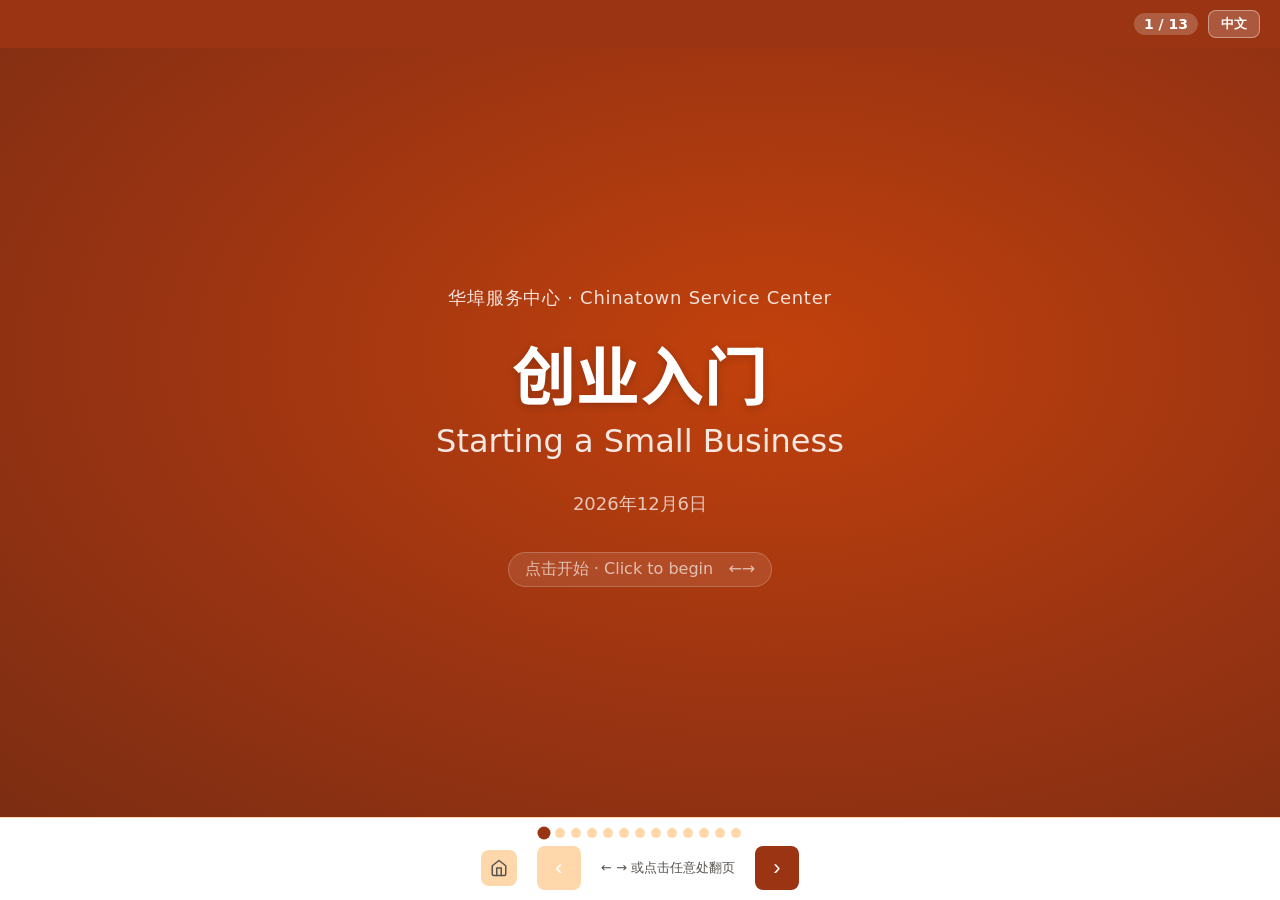
==== index.html @ 82545a5d "Initial commit — Starting a Small Business workshop (W24) Bilingual 13-slide deck + resources page f" ====
<!DOCTYPE html>
<html lang="zh-CN">
<head>
  <meta charset="UTF-8">
  <meta name="viewport" content="width=device-width, initial-scale=1.0">
  <title>创业入门工作坊 · Starting a Small Business Workshop</title>
  <meta name="description" content="Bilingual small business start-up workshop for Chinese immigrants in LA — California registration, LA County permits, taxes, customers, and free help. Chinatown Service Center.">
  <link rel="canonical" href="https://small-business-workshop.pages.dev/">
  <meta property="og:title" content="创业入门工作坊 · Starting a Small Business Workshop">
  <meta property="og:description" content="Bilingual workshop on starting a small business in Los Angeles — DBA / LLC, taxes, bookkeeping, marketing, and free LA mentors.">
  <meta property="og:type" content="website">
  <meta property="og:url" content="https://small-business-workshop.pages.dev/">
  <meta property="og:image" content="https://small-business-workshop.pages.dev/og-image.jpg">
  <meta property="og:image:width" content="1200">
  <meta property="og:image:height" content="630">
  <meta property="og:image:alt" content="创业入门 · Starting a Small Business — Chinatown Service Center">
  <meta name="twitter:card" content="summary_large_image">
  <meta name="twitter:title" content="创业入门工作坊 · Starting a Small Business Workshop">
  <meta name="twitter:description" content="Bilingual workshop on starting a small business in LA — registration, taxes, customers, and free help.">
  <meta name="twitter:image" content="https://small-business-workshop.pages.dev/og-image.jpg">
  <link rel="icon" href="data:image/svg+xml,<svg xmlns='http://www.w3.org/2000/svg' viewBox='0 0 100 100'><text y='.9em' font-size='90'>🏪</text></svg>">
  <link rel="apple-touch-icon" href="/og-image.jpg">
  <link rel="preconnect" href="https://fonts.googleapis.com">
  <link rel="preconnect" href="https://fonts.gstatic.com" crossorigin>
  <link rel="stylesheet" href="https://fonts.googleapis.com/css2?family=Noto+Sans+SC:wght@400;500;700&display=swap">
  <link rel="stylesheet" href="styles.css">
</head>
<body class="zh">
<a class="skip-to-main" href="#slidesArea">跳至主内容 · Skip to main content</a>
<noscript><p class="noscript-msg">此演示需要启用 JavaScript · This presentation requires JavaScript.</p></noscript>

<!-- ── Header ──────────────────────────────────────────── -->
<header class="slide-header">
  <span class="section-label" id="sectionLabel"></span>
  <div class="header-right">
    <span class="slide-counter" id="slideCounter" aria-live="polite" aria-atomic="true">1 / 13</span>
    <button class="lang-toggle" id="langToggle" data-action="toggle-lang" aria-label="切换语言 · Toggle language">中文</button>
  </div>
</header>

<!-- ── Slides ──────────────────────────────────────────── -->
<main class="slides-area" id="slidesArea" aria-label="Workshop slides" role="main">

  <!-- ── Slide 1: Title ────────────────────────────────── -->
  <section class="slide slide-centered title-slide active" id="slide-1">
    <div class="slide-inner">
      <div class="csc-name">华埠服务中心 · Chinatown Service Center</div>
      <h1 class="main-title">创业入门</h1>
      <div class="main-subtitle">Starting a Small Business</div>
      <div class="date-line" id="dateLine"></div>
      <span class="start-hint">点击开始 · Click to begin &nbsp; ←→</span>
    </div>
  </section>

  <!-- ── Slide 2: Agenda ───────────────────────────────── -->
  <section class="slide slide-centered" id="slide-2">
    <div class="slide-inner">
      <div class="topic-badge">今天学什么 · Today's Agenda</div>
      <h2 class="zh-headline">
        <span class="zh">三大主题</span>
        <span class="en">Three Key Topics</span>
      </h2>
      <div class="en-subtitle">
        <span class="zh">注册 · 财务 · 客户 — 30 分钟</span>
        <span class="en">Register · Money · Customers — 30 minutes</span>
      </div>
      <div class="agenda-grid">
        <div class="agenda-card">
          <svg class="agenda-icon" aria-hidden="true" xmlns="http://www.w3.org/2000/svg" width="40" height="40" viewBox="0 0 24 24" fill="none" stroke="currentColor" stroke-width="1.5" stroke-linecap="round" stroke-linejoin="round"><path d="M14 2H6a2 2 0 0 0-2 2v16a2 2 0 0 0 2 2h12a2 2 0 0 0 2-2V8z"/><polyline points="14 2 14 8 20 8"/><line x1="9" x2="15" y1="13" y2="13"/><line x1="9" x2="15" y1="17" y2="17"/></svg>
          <div class="agenda-num">①</div>
          <div class="agenda-zh">
            <span class="zh">注册</span>
            <span class="en">Register</span>
          </div>
          <div class="agenda-en">
            <span class="zh">DBA · EIN · 营业执照</span>
            <span class="en">DBA · EIN · Business Licenses</span>
          </div>
        </div>
        <div class="agenda-card">
          <svg class="agenda-icon" aria-hidden="true" xmlns="http://www.w3.org/2000/svg" width="40" height="40" viewBox="0 0 24 24" fill="none" stroke="currentColor" stroke-width="1.5" stroke-linecap="round" stroke-linejoin="round"><line x1="12" x2="12" y1="2" y2="22"/><path d="M17 5H9.5a3.5 3.5 0 0 0 0 7h5a3.5 3.5 0 0 1 0 7H6"/></svg>
          <div class="agenda-num">②</div>
          <div class="agenda-zh">
            <span class="zh">财务</span>
            <span class="en">Money</span>
          </div>
          <div class="agenda-en">
            <span class="zh">记账 · 报税 · 自雇税</span>
            <span class="en">Bookkeeping · Taxes · SE Tax</span>
          </div>
        </div>
        <div class="agenda-card">
          <svg class="agenda-icon" aria-hidden="true" xmlns="http://www.w3.org/2000/svg" width="40" height="40" viewBox="0 0 24 24" fill="none" stroke="currentColor" stroke-width="1.5" stroke-linecap="round" stroke-linejoin="round"><path d="M16 21v-2a4 4 0 0 0-4-4H6a4 4 0 0 0-4 4v2"/><circle cx="9" cy="7" r="4"/><path d="M22 21v-2a4 4 0 0 0-3-3.87"/><path d="M16 3.13a4 4 0 0 1 0 7.75"/></svg>
          <div class="agenda-num">③</div>
          <div class="agenda-zh">
            <span class="zh">客户</span>
            <span class="en">Customers</span>
          </div>
          <div class="agenda-en">
            <span class="zh">微信 · 小红书 · 口碑</span>
            <span class="en">WeChat · RedNote · Word of mouth</span>
          </div>
        </div>
      </div>
    </div>
  </section>

  <!-- ── Slide 3: Is This Right for You? ─────────────────── -->
  <section class="slide" id="slide-3">
    <div class="slide-inner">
      <div class="topic-badge"><svg aria-hidden="true" xmlns="http://www.w3.org/2000/svg" width="16" height="16" viewBox="0 0 24 24" fill="none" stroke="currentColor" stroke-width="2" stroke-linecap="round" stroke-linejoin="round"><circle cx="12" cy="12" r="10"/><path d="M9.09 9a3 3 0 0 1 5.83 1c0 2-3 3-3 3"/><path d="M12 17h.01"/></svg> <span class="zh">先想清楚</span><span class="en">Think First</span></div>
      <h2 class="zh-headline">
        <span class="zh">创业适合您吗？</span>
        <span class="en">Is This Right for You?</span>
      </h2>
      <div class="en-subtitle">
        <span class="zh">老实说 — 自己当老板有好处，也有真实的代价</span>
        <span class="en">Honest talk — being your own boss has upsides, and real costs</span>
      </div>
      <div class="prosconsgrid">
        <div class="proscons-col proscons-pros">
          <h3><span class="zh">✓ 好处</span><span class="en">✓ The Upsides</span></h3>
          <ul class="proscons-list">
            <li>
              <div class="pc-zh"><span class="zh">自己做主</span><span class="en">Be your own boss</span></div>
              <div class="pc-en"><span class="zh">自己安排时间，不用看老板脸色</span><span class="en">Set your own schedule, no boss</span></div>
            </li>
            <li>
              <div class="pc-zh"><span class="zh">收入上不封顶</span><span class="en">No income ceiling</span></div>
              <div class="pc-en"><span class="zh">努力可以转化为更多收入</span><span class="en">Your effort directly grows your income</span></div>
            </li>
            <li>
              <div class="pc-zh"><span class="zh">不需要英语流利</span><span class="en">English not required</span></div>
              <div class="pc-en"><span class="zh">服务华人社区，中文也能做生意</span><span class="en">Serve Chinese community in your own language</span></div>
            </li>
            <li>
              <div class="pc-zh"><span class="zh">家人可以一起做</span><span class="en">Family can join</span></div>
              <div class="pc-en"><span class="zh">夫妻店、家庭餐馆很常见</span><span class="en">Family-run shops are common</span></div>
            </li>
          </ul>
        </div>
        <div class="proscons-col proscons-cons">
          <h3><span class="zh">⚠️ 真实的代价</span><span class="en">⚠️ Real Tradeoffs</span></h3>
          <ul class="proscons-list">
            <li>
              <div class="pc-zh"><span class="zh">收入起伏不定</span><span class="en">Income goes up and down</span></div>
              <div class="pc-en"><span class="zh">头一两年常常没工资 — 全靠存款</span><span class="en">First 1–2 years often no paycheck — live on savings</span></div>
            </li>
            <li>
              <div class="pc-zh"><span class="zh">没有福利</span><span class="en">No employee benefits</span></div>
              <div class="pc-en"><span class="zh">医疗保险、退休、带薪假期 — 全部自己掏钱</span><span class="en">Health insurance, retirement, vacation — all out of pocket</span></div>
            </li>
            <li>
              <div class="pc-zh"><span class="zh">早起晚归</span><span class="en">Long hours</span></div>
              <div class="pc-en"><span class="zh">每周 60–80 小时很常见 — 周末也得开</span><span class="en">60–80 hour weeks common — weekends too</span></div>
            </li>
            <li>
              <div class="pc-zh"><span class="zh">失败率高</span><span class="en">Many businesses fail</span></div>
              <div class="pc-en"><span class="zh">约一半生意撑不过 5 年 — 别拿房子抵押</span><span class="en">~50% close within 5 years — don't mortgage your home</span></div>
            </li>
          </ul>
        </div>
      </div>
      <div class="tax-rule">
        <div class="tax-rule-zh"><span class="zh">💡 小建议：先在原工作上「兼职试水」 6–12 个月，再决定要不要全职做。</span><span class="en">💡 Tip: Test your business as a side hustle for 6–12 months before going full-time.</span></div>
      </div>
    </div>
  </section>

  <!-- ── Slide 4: Common Business Types in Chinese Community ─── -->
  <section class="slide" id="slide-4">
    <div class="slide-inner">
      <div class="topic-badge"><svg aria-hidden="true" xmlns="http://www.w3.org/2000/svg" width="16" height="16" viewBox="0 0 24 24" fill="none" stroke="currentColor" stroke-width="2" stroke-linecap="round" stroke-linejoin="round"><path d="M3 9h18l-2 9H5z"/><path d="M3 9V6a2 2 0 0 1 2-2h14a2 2 0 0 1 2 2v3"/></svg> <span class="zh">行业概览</span><span class="en">Industry Overview</span></div>
      <h2 class="zh-headline">
        <span class="zh">华人社区常见小生意</span>
        <span class="en">Common Small Businesses in the Chinese Community</span>
      </h2>
      <div class="en-subtitle">
        <span class="zh">这些是华人新移民最常做的几种小生意</span>
        <span class="en">These are the most common small businesses among Chinese immigrants</span>
      </div>
      <div class="type-grid">
        <div class="type-card">
          <svg class="type-icon" aria-hidden="true" xmlns="http://www.w3.org/2000/svg" width="32" height="32" viewBox="0 0 24 24" fill="none" stroke="currentColor" stroke-width="1.5" stroke-linecap="round" stroke-linejoin="round"><path d="M3 11v3a1 1 0 0 0 1 1h16a1 1 0 0 0 1-1v-3"/><path d="M12 19H4a1 1 0 0 1-1-1v-2a1 1 0 0 1 1-1h16a1 1 0 0 1 1 1v2a1 1 0 0 1-1 1h-3.83"/><path d="M4 11V8a2 2 0 0 1 2-2"/><path d="M18 6a2 2 0 0 1 2 2v3"/><path d="m9 6 1-4h4l1 4"/></svg>
          <div class="type-name-zh"><span class="zh">中餐馆 · 奶茶 · 快餐</span><span class="en">Restaurant · Boba · Takeout</span></div>
          <div class="type-name-en"><span class="zh">投入 $80K–250K · 高失败率</span><span class="en">$80K–250K to open · high failure rate</span></div>
          <div class="type-desc"><span class="zh">华人最熟悉的生意，但租金、人工、食材成本都高，要做好 1–2 年不赚钱的准备。</span><span class="en">Most familiar but high cost — rent, labor, food. Plan for 1–2 years of no profit.</span></div>
        </div>
        <div class="type-card">
          <svg class="type-icon" aria-hidden="true" xmlns="http://www.w3.org/2000/svg" width="32" height="32" viewBox="0 0 24 24" fill="none" stroke="currentColor" stroke-width="1.5" stroke-linecap="round" stroke-linejoin="round"><path d="M3 21h18"/><path d="M5 21V7l8-4v18"/><path d="M19 21V11l-6-4"/></svg>
          <div class="type-name-zh"><span class="zh">家庭/办公室清洁</span><span class="en">House / Office Cleaning</span></div>
          <div class="type-name-en"><span class="zh">投入低于 $5,000 · 入门容易</span><span class="en">Under $5,000 startup · easy to start</span></div>
          <div class="type-desc"><span class="zh">设备简单，单干起步。每户每次 $80–200。靠口碑接客。</span><span class="en">Simple supplies, work solo to start. $80–200 per home. Grow via word-of-mouth.</span></div>
        </div>
        <div class="type-card">
          <svg class="type-icon" aria-hidden="true" xmlns="http://www.w3.org/2000/svg" width="32" height="32" viewBox="0 0 24 24" fill="none" stroke="currentColor" stroke-width="1.5" stroke-linecap="round" stroke-linejoin="round"><path d="M12 2a3 3 0 0 0-3 3v7a3 3 0 0 0 6 0V5a3 3 0 0 0-3-3z"/><path d="M19 9h2a2 2 0 0 1 2 2v0a2 2 0 0 1-2 2h-2v3a3 3 0 0 1-3 3h-8a3 3 0 0 1-3-3v-3H3a2 2 0 0 1-2-2v0a2 2 0 0 1 2-2h2"/></svg>
          <div class="type-name-zh"><span class="zh">美甲 · 美发 · 按摩</span><span class="en">Nails · Hair · Massage</span></div>
          <div class="type-name-en"><span class="zh">投入 $10K–50K · 需要执照</span><span class="en">$10K–50K · license required</span></div>
          <div class="type-desc"><span class="zh">需要加州 Board 执照（中文考试可用）。租店面 + 设备 + 牌照费。</span><span class="en">CA Board license required (Chinese exam available). Storefront + equipment + permit fees.</span></div>
        </div>
        <div class="type-card">
          <svg class="type-icon" aria-hidden="true" xmlns="http://www.w3.org/2000/svg" width="32" height="32" viewBox="0 0 24 24" fill="none" stroke="currentColor" stroke-width="1.5" stroke-linecap="round" stroke-linejoin="round"><path d="M9 11H5a2 2 0 0 0-2 2v7h6"/><path d="M15 11h4a2 2 0 0 1 2 2v7h-6"/><path d="M9 20V8a2 2 0 0 1 2-2h2a2 2 0 0 1 2 2v12"/><line x1="12" x2="12" y1="11" y2="14"/></svg>
          <div class="type-name-zh"><span class="zh">记账 · 报税 · 翻译</span><span class="en">Bookkeeping · Tax · Translation</span></div>
          <div class="type-name-en"><span class="zh">投入低于 $3,000 · 在家可做</span><span class="en">Under $3,000 · home-based OK</span></div>
          <div class="type-desc"><span class="zh">服务华人家庭和小生意。报税季节（1–4 月）最旺。报税员可考 CRTP 资格证。</span><span class="en">Serve Chinese families &amp; small shops. Busiest Jan–Apr. Get CRTP if doing taxes.</span></div>
        </div>
        <div class="type-card">
          <svg class="type-icon" aria-hidden="true" xmlns="http://www.w3.org/2000/svg" width="32" height="32" viewBox="0 0 24 24" fill="none" stroke="currentColor" stroke-width="1.5" stroke-linecap="round" stroke-linejoin="round"><rect width="20" height="14" x="2" y="7" rx="2"/><path d="M16 21V5a2 2 0 0 0-2-2h-4a2 2 0 0 0-2 2v16"/></svg>
          <div class="type-name-zh"><span class="zh">网店 · 代购 · 进出口</span><span class="en">Online Retail · Daigou · Import</span></div>
          <div class="type-name-en"><span class="zh">投入 $2K–20K · 时间灵活</span><span class="en">$2K–20K · flexible hours</span></div>
          <div class="type-desc"><span class="zh">eBay、Amazon、微信卖中国商品；代购国外商品给中国客户。需要 Seller's Permit。</span><span class="en">Sell on eBay, Amazon, WeChat. Need Seller's Permit if selling goods.</span></div>
        </div>
        <div class="type-card">
          <svg class="type-icon" aria-hidden="true" xmlns="http://www.w3.org/2000/svg" width="32" height="32" viewBox="0 0 24 24" fill="none" stroke="currentColor" stroke-width="1.5" stroke-linecap="round" stroke-linejoin="round"><path d="M3 9h18"/><path d="M9 21V9"/><path d="M3 4h18v5H3z"/><path d="M3 9v11a1 1 0 0 0 1 1h16a1 1 0 0 0 1-1V9"/></svg>
          <div class="type-name-zh"><span class="zh">小店铺 · 杂货 · 礼品</span><span class="en">Small Retail · Grocery · Gifts</span></div>
          <div class="type-name-en"><span class="zh">投入 $30K–100K · 租金高</span><span class="en">$30K–100K · high rent</span></div>
          <div class="type-desc"><span class="zh">需要 Seller's Permit + 营业执照 + 库存资金。地点和租金是关键。</span><span class="en">Seller's Permit + business license + inventory. Location &amp; rent are the keys.</span></div>
        </div>
      </div>
    </div>
  </section>

  <!-- ── Slide 5: Activity — Choose Your Business Structure (two-phase) ── -->
  <section class="slide activity-slide" id="slide-5" data-phase="question">
    <div class="slide-inner">
      <div class="topic-badge"><svg aria-hidden="true" xmlns="http://www.w3.org/2000/svg" width="16" height="16" viewBox="0 0 24 24" fill="none" stroke="currentColor" stroke-width="2" stroke-linecap="round" stroke-linejoin="round"><circle cx="12" cy="12" r="10"/><circle cx="12" cy="12" r="6"/><circle cx="12" cy="12" r="2"/></svg> <span class="zh">练一练 · 互动活动</span><span class="en">Activity · Practice</span></div>
      <h2 class="zh-headline">
        <span class="zh">您该选哪种？</span>
        <span class="en">Which Structure Should You Pick?</span>
      </h2>
      <div class="en-subtitle">
        <span class="zh">三种最常见的小生意法律结构</span>
        <span class="en">Three most common business structures for small CSC clients</span>
      </div>

      <div class="struct-compare">
        <div class="struct-card" id="struct-sole">
          <div class="struct-card-name">Sole Prop</div>
          <div class="struct-card-zh">个人独资</div>
          <div class="struct-card-cost">$0 起</div>
          <div class="struct-card-note"><span class="zh">最简单 · 用您本人名字开</span><span class="en">Simplest · uses your own name</span></div>
        </div>
        <div class="struct-card" id="struct-dba">
          <div class="struct-card-name">DBA</div>
          <div class="struct-card-zh">起一个店名</div>
          <div class="struct-card-cost">$26 起</div>
          <div class="struct-card-note"><span class="zh">用您本人 + 一个店铺名字</span><span class="en">Your name + a business name</span></div>
        </div>
        <div class="struct-card" id="struct-llc">
          <div class="struct-card-name">LLC</div>
          <div class="struct-card-zh">有限责任公司</div>
          <div class="struct-card-cost">$800/年</div>
          <div class="struct-card-note"><span class="zh">保护个人财产，但费用高</span><span class="en">Protects personal assets, costs more</span></div>
        </div>
      </div>

      <div class="vote-prompt"><span class="zh">🙋 投票：如果您要开家庭清洁生意，先选哪种？</span><span class="en">🙋 Vote: For a new house-cleaning business, which would you pick first?</span></div>

      <!-- Answer reveal (hidden until reveal) -->
      <div id="activity-answer" class="activity-answer-box">
        <div class="activity-answer-title"><span class="zh">✓ 建议先做 DBA（个人独资 + 店铺名）</span><span class="en">✓ Best first step: DBA (sole prop with a business name)</span></div>
        <div class="activity-answer-text">
          <span class="zh">为什么？费用低（约 $26 + 报纸刊登），不需要复杂手续，报税简单（用 Schedule C）。等生意稳定、收入超过 $40K/年后，再考虑改成 LLC 来保护资产。<br><br>⚠️ <strong>注意：</strong>加州 LLC 不论赚不赚钱都要交 <strong>每年 $800</strong> 的最低税 — 对刚起步的生意是很重的负担。</span>
          <span class="en">Why? Low cost (~$26 + newspaper publishing fee), no complex paperwork, simple taxes (Schedule C). Once your business is stable and earning $40K+/year, consider switching to LLC for asset protection.<br><br>⚠️ <strong>Warning:</strong> California LLCs owe an <strong>$800/year minimum tax</strong> whether you profit or not — heavy for new businesses.</span>
        </div>
      </div>

      <button class="reveal-btn" id="reveal-btn-5" data-action="reveal-activity">
        <span class="zh">揭晓答案 · Reveal Answer</span>
        <span class="en">Reveal Answer</span>
      </button>
    </div>
  </section>

  <!-- ── Slide 6: Registering Your Business in California ────── -->
  <section class="slide" id="slide-6">
    <div class="slide-inner">
      <div class="topic-badge"><svg aria-hidden="true" xmlns="http://www.w3.org/2000/svg" width="16" height="16" viewBox="0 0 24 24" fill="none" stroke="currentColor" stroke-width="2" stroke-linecap="round" stroke-linejoin="round"><path d="M14 2H6a2 2 0 0 0-2 2v16a2 2 0 0 0 2 2h12a2 2 0 0 0 2-2V8z"/><polyline points="14 2 14 8 20 8"/></svg> <span class="zh">第一步 · 注册</span><span class="en">Step 1 · Register</span></div>
      <h2 class="zh-headline">
        <span class="zh">在加州注册您的生意</span>
        <span class="en">Registering Your Business in California</span>
      </h2>
      <div class="en-subtitle">
        <span class="zh">三步：起名 → 拿税号 → 开税务账户</span>
        <span class="en">Three steps: pick a name → get tax ID → open tax accounts</span>
      </div>
      <div class="phone-steps phone-steps-3">
        <div class="phone-step">
          <div class="phone-step-num">1</div>
          <svg class="phone-step-icon" aria-hidden="true" xmlns="http://www.w3.org/2000/svg" width="28" height="28" viewBox="0 0 24 24" fill="none" stroke="currentColor" stroke-width="1.5" stroke-linecap="round" stroke-linejoin="round"><path d="M14 2H6a2 2 0 0 0-2 2v16a2 2 0 0 0 2 2h12a2 2 0 0 0 2-2V8z"/><polyline points="14 2 14 8 20 8"/></svg>
          <div class="phone-step-zh"><span class="zh">DBA 登记<br>（LA 县）</span><span class="en">File DBA<br>(LA County)</span></div>
          <div class="phone-step-en"><span class="zh">$26 + 报纸刊登 4 周<br>lavote.gov</span><span class="en">$26 + 4-week newspaper publish<br>lavote.gov</span></div>
        </div>
        <div class="phone-step">
          <div class="phone-step-num">2</div>
          <svg class="phone-step-icon" aria-hidden="true" xmlns="http://www.w3.org/2000/svg" width="28" height="28" viewBox="0 0 24 24" fill="none" stroke="currentColor" stroke-width="1.5" stroke-linecap="round" stroke-linejoin="round"><rect width="20" height="12" x="2" y="6" rx="2"/><circle cx="12" cy="12" r="2"/><path d="M6 12h.01M18 12h.01"/></svg>
          <div class="phone-step-zh"><span class="zh">申请 EIN<br>（联邦税号）</span><span class="en">Get EIN<br>(Federal Tax ID)</span></div>
          <div class="phone-step-en"><span class="zh">免费 · 网上 15 分钟<br>irs.gov/EIN</span><span class="en">Free · 15 min online<br>irs.gov/EIN</span></div>
        </div>
        <div class="phone-step">
          <div class="phone-step-num">3</div>
          <svg class="phone-step-icon" aria-hidden="true" xmlns="http://www.w3.org/2000/svg" width="28" height="28" viewBox="0 0 24 24" fill="none" stroke="currentColor" stroke-width="1.5" stroke-linecap="round" stroke-linejoin="round"><line x1="12" x2="12" y1="2" y2="22"/><path d="M17 5H9.5a3.5 3.5 0 0 0 0 7h5a3.5 3.5 0 0 1 0 7H6"/></svg>
          <div class="phone-step-zh"><span class="zh">加州销售税号<br>（卖商品才需要）</span><span class="en">CA Seller's Permit<br>(only if selling goods)</span></div>
          <div class="phone-step-en"><span class="zh">免费 · cdtfa.ca.gov<br>服务业不需要</span><span class="en">Free · cdtfa.ca.gov<br>Services don't need it</span></div>
        </div>
      </div>
      <div class="info-grid">
        <div class="info-card">
          <div class="info-card-title"><span class="zh">什么是 DBA？</span><span class="en">What is a DBA?</span></div>
          <div class="info-card-text">
            <span class="zh">"Doing Business As" — 在您本人名字之外起一个店铺名字。例如：王大明做家庭清洁，想叫「Sunny Cleaning」，就要登记 DBA。在 LA 县申请，4 周内要登报纸。</span>
            <span class="en">"Doing Business As" — using a business name different from your legal name. Example: Wang Daming runs cleaning as "Sunny Cleaning" — that needs a DBA. File at LA County, publish in newspaper within 4 weeks.</span>
          </div>
        </div>
        <div class="info-card">
          <div class="info-card-title"><span class="zh">什么是 EIN？</span><span class="en">What is an EIN?</span></div>
          <div class="info-card-text">
            <span class="zh">"Employer ID Number" — 联邦税号。<strong>开公司银行账户必须有 EIN</strong>。免费在 IRS 网站申请，15 分钟拿到（中文页面：irs.gov 输入「中文」）。</span>
            <span class="en">"Employer ID Number" — your federal tax ID. <strong>Required to open a business bank account.</strong> Apply free on irs.gov — 15 min, instant approval (中文 available).</span>
          </div>
        </div>
        <div class="info-card warn">
          <div class="info-card-title"><span class="zh">⚠️ 没有 SSN 也能申请</span><span class="en">⚠️ No SSN? Still OK</span></div>
          <div class="info-card-text">
            <span class="zh">用 ITIN（个人税号）也可以申请 EIN 和 DBA。IRS 表 SS-4 上选「未提供 SSN」即可。Seller's Permit 同样接受 ITIN。</span>
            <span class="en">You can apply with an ITIN — use IRS Form SS-4 and check the no-SSN option. CA Seller's Permit also accepts ITIN.</span>
          </div>
        </div>
        <div class="info-card">
          <div class="info-card-title"><span class="zh">省钱建议</span><span class="en">Save Money</span></div>
          <div class="info-card-text">
            <span class="zh">不要找代办公司花 $300+ 注册 — 全部步骤可以自己做，总费用不到 $80。CSC 可以免费帮您填表。</span>
            <span class="en">Don't pay agencies $300+ to register — all steps can be done yourself for under $80. CSC will help you fill the forms for free.</span>
          </div>
        </div>
      </div>
    </div>
  </section>

  <!-- ── Slide 7: LA County Business Licenses & Permits ──── -->
  <section class="slide" id="slide-7">
    <div class="slide-inner">
      <div class="topic-badge"><svg aria-hidden="true" xmlns="http://www.w3.org/2000/svg" width="16" height="16" viewBox="0 0 24 24" fill="none" stroke="currentColor" stroke-width="2" stroke-linecap="round" stroke-linejoin="round"><path d="M20 13c0 5-3.5 7.5-7.66 8.95a1 1 0 0 1-.67-.01C7.5 20.5 4 18 4 13V6a1 1 0 0 1 1-1c2 0 4.5-1.2 6.24-2.72a1.17 1.17 0 0 1 1.52 0C14.51 3.81 17 5 19 5a1 1 0 0 1 1 1z"/></svg> <span class="zh">LA 县执照</span><span class="en">LA County Permits</span></div>
      <h2 class="zh-headline">
        <span class="zh">营业执照与许可证</span>
        <span class="en">LA County Business Licenses &amp; Permits</span>
      </h2>
      <div class="en-subtitle">
        <span class="zh">大部分小生意都需要这些 — 没有会被罚款</span>
        <span class="en">Most small businesses need these — fines if you skip them</span>
      </div>
      <div class="info-grid">
        <div class="info-card">
          <div class="info-card-title"><span class="zh">市营业执照 (Business Tax Cert.)</span><span class="en">City Business Tax Cert.</span></div>
          <div class="info-card-text">
            <span class="zh">在哪个市开店，就向哪个市申请。<strong>洛杉矶市</strong>：finance.lacity.org，第一年常免费。其他市约 $50–200/年。</span>
            <span class="en">Apply in the city where you operate. <strong>City of LA:</strong> finance.lacity.org, often free first year. Other cities $50–200/year.</span>
          </div>
        </div>
        <div class="info-card">
          <div class="info-card-title"><span class="zh">分区许可 (Zoning Clearance)</span><span class="en">Zoning Clearance</span></div>
          <div class="info-card-text">
            <span class="zh">店铺地址必须允许做这种生意。<strong>在家做生意</strong>要查您家是否允许（很多住宅区不允许有客户上门）。</span>
            <span class="en">Your address must be zoned for your type of business. <strong>Home-based:</strong> check if customers can visit (many residential zones don't allow it).</span>
          </div>
        </div>
        <div class="info-card warn">
          <div class="info-card-title"><span class="zh">⚠️ 行业牌照 (Industry License)</span><span class="en">⚠️ Industry-Specific License</span></div>
          <div class="info-card-text">
            <span class="zh">餐馆 → 县卫生局执照<br>美甲/美发 → CA Board of Barbering<br>建筑/装修 → CSLB 承包商执照<br>儿童托管 → CA Community Care Licensing</span>
            <span class="en">Restaurant → County Health Permit<br>Nails/Hair → CA Board of Barbering<br>Construction → CSLB Contractor's License<br>Childcare → CA Community Care Licensing</span>
          </div>
        </div>
        <div class="info-card">
          <div class="info-card-title"><span class="zh">销售税号 Seller's Permit</span><span class="en">CA Seller's Permit</span></div>
          <div class="info-card-text">
            <span class="zh">卖<strong>实物商品</strong>就需要（餐馆、店铺、网店、代购）。免费在 cdtfa.ca.gov 申请。仅做服务（清洁、报税）不需要。</span>
            <span class="en">Required if you sell <strong>physical goods</strong> (restaurant, shop, online, daigou). Free at cdtfa.ca.gov. Pure service businesses (cleaning, tax prep) don't need it.</span>
          </div>
        </div>
      </div>
      <div class="tax-rule">
        <div class="tax-rule-zh"><span class="zh">📝 不知道要哪些执照？查 calgold.ca.gov — 输入您的生意类型和地址，系统会列出您需要的所有执照。免费。</span><span class="en">📝 Not sure what you need? Use calgold.ca.gov — enter your business type + address and it lists every permit needed. Free.</span></div>
      </div>
    </div>
  </section>

  <!-- ── Slide 8: Simple Bookkeeping ──────────────────── -->
  <section class="slide" id="slide-8">
    <div class="slide-inner">
      <div class="topic-badge"><svg aria-hidden="true" xmlns="http://www.w3.org/2000/svg" width="16" height="16" viewBox="0 0 24 24" fill="none" stroke="currentColor" stroke-width="2" stroke-linecap="round" stroke-linejoin="round"><rect width="20" height="14" x="2" y="5" rx="2"/><line x1="2" x2="22" y1="10" y2="10"/></svg> <span class="zh">第二步 · 记账</span><span class="en">Step 2 · Bookkeeping</span></div>
      <h2 class="zh-headline">
        <span class="zh">最重要的一步 — 分开账户</span>
        <span class="en">The Most Important Step — Separate Accounts</span>
      </h2>
      <div class="en-subtitle">
        <span class="zh">公司的钱和家里的钱必须分开 — 这是 #1 创业失败原因</span>
        <span class="en">Business money &amp; personal money must be separate — #1 reason small businesses fail audits</span>
      </div>
      <figure class="viz" role="img" aria-label="Separate business and personal accounts">
        <svg viewBox="0 0 320 130" width="320" height="130" aria-hidden="true">
          <rect x="10" y="20" width="130" height="100" rx="10" fill="#fef3c7" stroke="#9a3412" stroke-width="2"/>
          <text x="75" y="50" text-anchor="middle" font-size="14" font-weight="700" fill="#9a3412">个人账户</text>
          <text x="75" y="68" text-anchor="middle" font-size="11" fill="#9a3412">Personal</text>
          <text x="75" y="92" text-anchor="middle" font-size="11" fill="#7c2d12">房租 · 食物</text>
          <text x="75" y="108" text-anchor="middle" font-size="11" fill="#7c2d12">Rent · Food</text>
          <rect x="180" y="20" width="130" height="100" rx="10" fill="#cffafe" stroke="#0e7490" stroke-width="2"/>
          <text x="245" y="50" text-anchor="middle" font-size="14" font-weight="700" fill="#0e7490">公司账户</text>
          <text x="245" y="68" text-anchor="middle" font-size="11" fill="#0e7490">Business</text>
          <text x="245" y="92" text-anchor="middle" font-size="11" fill="#155e75">客户收入 · 公司开销</text>
          <text x="245" y="108" text-anchor="middle" font-size="11" fill="#155e75">Revenue · Expenses</text>
          <path d="M 142 70 L 178 70" stroke="#9a3412" stroke-width="2" stroke-dasharray="4,3"/>
          <text x="160" y="65" text-anchor="middle" font-size="14" font-weight="900" fill="#9a3412">×</text>
        </svg>
        <figcaption class="viz-caption">
          <span class="zh">钱不要混在一起 — 报税和审计都会查</span>
          <span class="en">Never mix funds — IRS and audits will check</span>
        </figcaption>
      </figure>
      <div class="info-grid">
        <div class="info-card">
          <div class="info-card-title"><span class="zh">1. 开公司银行账户</span><span class="en">1. Open Business Bank Account</span></div>
          <div class="info-card-text">
            <span class="zh">拿 EIN + DBA 文件去银行（Bank of America、Chase、Cathay 国泰、East West 华美都接受 ITIN）。一般免费或每月 $5–15。</span>
            <span class="en">Bring EIN + DBA paperwork (Bank of America, Chase, Cathay Bank, East West Bank all accept ITIN). Free or $5–15/month.</span>
          </div>
        </div>
        <div class="info-card">
          <div class="info-card-title"><span class="zh">2. 记录每笔收支</span><span class="en">2. Track Every Dollar</span></div>
          <div class="info-card-text">
            <span class="zh">微信收款也要记！现金最容易出问题。免费工具：Excel、Wave Accounting（免费）、QuickBooks Simple Start ($30/月）。</span>
            <span class="en">Even WeChat payments count! Cash is the most missed. Free tools: Excel, Wave Accounting (free), QuickBooks Simple Start ($30/mo).</span>
          </div>
        </div>
        <div class="info-card">
          <div class="info-card-title"><span class="zh">3. 收据存好 4 年</span><span class="en">3. Keep Receipts 4 Years</span></div>
          <div class="info-card-text">
            <span class="zh">所有公司开销的收据 — 加油、买材料、网费、手机费、广告费。拍照存手机里也行。IRS 可能 3 年内审计。</span>
            <span class="en">Every business receipt — gas, supplies, internet, phone, ads. Photos on phone are OK. IRS can audit up to 3 years back.</span>
          </div>
        </div>
        <div class="info-card warn">
          <div class="info-card-title"><span class="zh">⚠️ 不要这样做</span><span class="en">⚠️ Don't Do This</span></div>
          <div class="info-card-text">
            <span class="zh">用公司卡买家里的菜 ✗ · 客户用 Zelle 给您个人账户 ✗ · 现金不记账 ✗ — 这三件事会让您报税时挨打。</span>
            <span class="en">Buy groceries with biz card ✗ · Customers Zelle your personal account ✗ · Cash without records ✗ — these three will hurt you at tax time.</span>
          </div>
        </div>
      </div>
    </div>
  </section>

  <!-- ── Slide 9: Self-Employment Taxes ───────────────────── -->
  <section class="slide" id="slide-9">
    <div class="slide-inner">
      <div class="topic-badge"><svg aria-hidden="true" xmlns="http://www.w3.org/2000/svg" width="16" height="16" viewBox="0 0 24 24" fill="none" stroke="currentColor" stroke-width="2" stroke-linecap="round" stroke-linejoin="round"><line x1="12" x2="12" y1="2" y2="22"/><path d="M17 5H9.5a3.5 3.5 0 0 0 0 7h5a3.5 3.5 0 0 1 0 7H6"/></svg> <span class="zh">报税</span><span class="en">Taxes</span></div>
      <h2 class="zh-headline">
        <span class="zh">自雇税 — 您要自己存税</span>
        <span class="en">Self-Employment Tax — Save It Yourself</span>
      </h2>
      <div class="en-subtitle">
        <span class="zh">老板不扣税 — 您要每季度自己交给 IRS</span>
        <span class="en">No employer to withhold taxes — you pay IRS quarterly</span>
      </div>
      <figure class="viz viz-take-home" role="img" aria-label="Self-employment tax structure">
        <svg viewBox="0 0 120 120" width="160" height="160" aria-hidden="true">
          <circle cx="60" cy="60" r="50" fill="none" stroke="#fed7aa" stroke-width="16"/>
          <circle cx="60" cy="60" r="50" fill="none" stroke="#9a3412" stroke-width="16"
                  stroke-dasharray="94.25 314.16" stroke-dashoffset="0"
                  transform="rotate(-90 60 60)" stroke-linecap="round"/>
          <text x="60" y="58" text-anchor="middle" font-size="20" font-weight="800" fill="#7c2d12">~30%</text>
          <text x="60" y="76" text-anchor="middle" font-size="9" font-weight="600" fill="#7c2d12">save for tax</text>
        </svg>
        <figcaption class="viz-caption">
          <span class="zh">每赚 $100 利润，存 $25–30 准备交税 — 第二个银行账户专门放</span>
          <span class="en">Save $25–30 of every $100 profit for taxes — keep in a second savings account</span>
        </figcaption>
      </figure>
      <div class="info-grid">
        <div class="info-card warn">
          <div class="info-card-title"><span class="zh">自雇税 15.3%</span><span class="en">SE Tax = 15.3%</span></div>
          <div class="info-card-text">
            <span class="zh">社保 12.4% + 联邦医保 2.9% = <strong>15.3%</strong>。打工时老板帮您交一半，但自雇要全部自己交。</span>
            <span class="en">Social Security 12.4% + Medicare 2.9% = <strong>15.3%</strong>. As an employee, employer pays half. Self-employed = you pay both halves.</span>
          </div>
        </div>
        <div class="info-card">
          <div class="info-card-title"><span class="zh">用 Schedule C 报税</span><span class="en">File with Schedule C</span></div>
          <div class="info-card-text">
            <span class="zh">报税表 1040 + 附件 Schedule C（生意收支）+ Schedule SE（自雇税）。所有开销都在 Schedule C 上抵扣。</span>
            <span class="en">Form 1040 + Schedule C (business income/expenses) + Schedule SE (SE tax). All expenses deduct on Schedule C.</span>
          </div>
        </div>
        <div class="info-card">
          <div class="info-card-title"><span class="zh">季度预交</span><span class="en">Quarterly Estimated Tax</span></div>
          <div class="info-card-text">
            <span class="zh">如年利润超过 $400，每季度交一次：<strong>4/15 · 6/15 · 9/15 · 次年 1/15</strong>。不交会罚款。</span>
            <span class="en">If profit over $400/year, pay quarterly: <strong>Apr 15 · Jun 15 · Sep 15 · Jan 15</strong>. Penalties if you skip.</span>
          </div>
        </div>
        <div class="info-card">
          <div class="info-card-title"><span class="zh">✓ 可抵扣的开销</span><span class="en">✓ Deductible Expenses</span></div>
          <div class="info-card-text">
            <span class="zh">店租、库存、车油、手机、广告、保险、外包人工。<strong>家庭办公室</strong>：屋里专门工作的房间也能抵扣（按面积比例）。</span>
            <span class="en">Rent, inventory, gas, phone, ads, insurance, contractors. <strong>Home office:</strong> a dedicated work room can be deducted (% of home).</span>
          </div>
        </div>
      </div>
      <div class="tax-rule">
        <div class="tax-rule-zh"><span class="zh">💡 华埠服务中心有<strong>免费 VITA 报税服务</strong> — 包括自雇人士。1099/Schedule C 都能办。</span><span class="en">💡 Chinatown Service Center offers <strong>free VITA tax help</strong> — including self-employed. 1099/Schedule C welcome.</span></div>
      </div>
    </div>
  </section>

  <!-- ── Slide 10: True/False Quiz (multi-phase) ──────── -->
  <section class="slide activity-slide slide-centered" id="slide-10" data-phase="question">
    <div class="slide-inner">
      <div class="topic-badge"><svg aria-hidden="true" xmlns="http://www.w3.org/2000/svg" width="16" height="16" viewBox="0 0 24 24" fill="none" stroke="currentColor" stroke-width="2" stroke-linecap="round" stroke-linejoin="round"><circle cx="12" cy="12" r="10"/><path d="M9.09 9a3 3 0 0 1 5.83 1c0 2-3 3-3 3"/><path d="M12 17h.01"/></svg> <span class="zh">互动测验</span><span class="en">Quiz</span></div>
      <h2 class="zh-headline">
        <span class="zh">对还是错？</span>
        <span class="en">True or False?</span>
      </h2>
      <div class="en-subtitle">
        <span class="zh">两道题 — 举手投票</span>
        <span class="en">Two questions — raise your hand to vote</span>
      </div>

      <!-- Q1 -->
      <div class="quiz-question">
        <div class="quiz-q-zh"><span class="zh">① 在加州，开 LLC 比开 DBA 总是更好 — 因为 LLC 能保护我的房子和存款。</span><span class="en">① In California, an LLC is always better than a DBA — because LLC protects my house and savings.</span></div>
      </div>
      <div class="vote-prompt"><span class="zh">🙋 举手 — 对 TRUE / 错 FALSE</span><span class="en">🙋 Raise your hand — TRUE / FALSE</span></div>

      <button class="reveal-btn" id="reveal-btn-q1" data-action="reveal-q1">
        <span class="zh">揭晓答案 1 · Reveal Answer</span>
        <span class="en">Reveal Answer 1</span>
      </button>

      <div class="answer-block" id="q1-answer">
        <div class="verdict-badge verdict-false">✗ FALSE — <span class="zh">错误</span><span class="en">False</span></div>
        <div class="answer-explanation-zh"><span class="zh">加州 LLC 每年要交至少 $800 税 — 不论赚不赚钱。</span><span class="en">CA LLC owes at least $800/year — profit or not.</span></div>
        <div class="answer-explanation-en"><span class="zh">对刚起步的小生意来说，DBA 更便宜，等收入稳定（约 $40K+/年）再转 LLC。LLC 的资产保护也不是「绝对」的 — 如果您把公司账户和私人账户混着用，法官可以「揭开公司面纱」追到您本人。</span><span class="en">For brand-new businesses, DBA is cheaper. Switch to LLC once profits stabilize (~$40K+/year). LLC asset protection isn't absolute either — if you mix personal &amp; business funds, courts can "pierce the corporate veil."</span></div>
      </div>

      <!-- Q2 (hidden until Q1 revealed) -->
      <div class="q2-block" id="q2-block">
        <div class="quiz-question" style="margin-top:16px;">
          <div class="quiz-q-zh"><span class="zh">② 没有 SSN（只有 ITIN）的人也可以开公司、注册 EIN、申请商业贷款。</span><span class="en">② People with no SSN (only ITIN) can still start a business, get an EIN, and apply for business loans.</span></div>
        </div>
        <div class="vote-prompt"><span class="zh">🙋 举手 — 对 TRUE / 错 FALSE</span><span class="en">🙋 Raise your hand — TRUE / FALSE</span></div>

        <button class="reveal-btn" id="reveal-btn-q2" data-action="reveal-q2">
          <span class="zh">揭晓答案 2 · Reveal Answer</span>
          <span class="en">Reveal Answer 2</span>
        </button>

        <div class="answer-block" id="q2-answer">
          <div class="verdict-badge verdict-true">✓ TRUE — <span class="zh">正确</span><span class="en">True</span></div>
          <div class="answer-explanation-zh"><span class="zh">用 ITIN 可以申请 EIN、DBA、Seller's Permit、商业银行账户。</span><span class="en">With ITIN you can get EIN, DBA, Seller's Permit, and open business bank accounts.</span></div>
          <div class="answer-explanation-en"><span class="zh">CDFI（社区贷款机构）和 Mission-driven lenders（如 Accion Opportunity Fund、CDC Small Business Finance）专门给没有 SSN 的小生意提供贷款。SBA 联邦贷款一般要求 SSN，但 CDFI 不要求。</span><span class="en">CDFIs (community lenders) &amp; mission-driven lenders (Accion Opportunity Fund, CDC Small Business Finance) lend to ITIN business owners. SBA federal loans usually require SSN, but CDFIs don't.</span></div>
        </div>
      </div>
    </div>
  </section>

  <!-- ── Slide 11: Reaching Customers in the Chinese Community ─── -->
  <section class="slide" id="slide-11">
    <div class="slide-inner">
      <div class="topic-badge"><svg aria-hidden="true" xmlns="http://www.w3.org/2000/svg" width="16" height="16" viewBox="0 0 24 24" fill="none" stroke="currentColor" stroke-width="2" stroke-linecap="round" stroke-linejoin="round"><path d="M16 21v-2a4 4 0 0 0-4-4H6a4 4 0 0 0-4 4v2"/><circle cx="9" cy="7" r="4"/><path d="M22 21v-2a4 4 0 0 0-3-3.87"/></svg> <span class="zh">第三步 · 客户</span><span class="en">Step 3 · Customers</span></div>
      <h2 class="zh-headline">
        <span class="zh">如何接华人客户</span>
        <span class="en">Reaching Chinese Community Customers</span>
      </h2>
      <div class="en-subtitle">
        <span class="zh">华人客户在哪里？四个免费/低价渠道</span>
        <span class="en">Where are Chinese customers? Four free/cheap channels</span>
      </div>
      <div class="type-grid">
        <div class="type-card">
          <svg class="type-icon" aria-hidden="true" xmlns="http://www.w3.org/2000/svg" width="32" height="32" viewBox="0 0 24 24" fill="none" stroke="currentColor" stroke-width="1.5" stroke-linecap="round" stroke-linejoin="round"><path d="M21 11.5a8.38 8.38 0 0 1-.9 3.8 8.5 8.5 0 0 1-7.6 4.7 8.38 8.38 0 0 1-3.8-.9L3 21l1.9-5.7a8.38 8.38 0 0 1-.9-3.8 8.5 8.5 0 0 1 4.7-7.6 8.38 8.38 0 0 1 3.8-.9h.5a8.48 8.48 0 0 1 8 8v.5z"/></svg>
          <div class="type-name-zh"><span class="zh">微信朋友圈</span><span class="en">WeChat Moments</span></div>
          <div class="type-name-en"><span class="zh">免费 · 最重要</span><span class="en">Free · most important</span></div>
          <div class="type-desc"><span class="zh">华人客户每天都看朋友圈。每周发 2–3 条工作照、客户好评、特价信息。建一个客户微信群推送优惠。</span><span class="en">Chinese customers check Moments daily. Post 2–3x/week: photos, reviews, deals. Build a WeChat group for promotions.</span></div>
        </div>
        <div class="type-card">
          <svg class="type-icon" aria-hidden="true" xmlns="http://www.w3.org/2000/svg" width="32" height="32" viewBox="0 0 24 24" fill="none" stroke="currentColor" stroke-width="1.5" stroke-linecap="round" stroke-linejoin="round"><rect width="20" height="20" x="2" y="2" rx="5"/><path d="M16 11.37A4 4 0 1 1 12.63 8 4 4 0 0 1 16 11.37z"/><line x1="17.5" x2="17.51" y1="6.5" y2="6.5"/></svg>
          <div class="type-name-zh"><span class="zh">小红书 / RedNote</span><span class="en">Xiaohongshu / RedNote</span></div>
          <div class="type-name-en"><span class="zh">免费 · 年轻客户</span><span class="en">Free · younger customers</span></div>
          <div class="type-desc"><span class="zh">25–45 岁华人女性最常用。发美甲、美容、教程、推荐。每周 2 篇带照片的笔记。</span><span class="en">Chinese women 25–45 use it most. Post nails/beauty/tutorials/recommendations. 2 photo posts/week.</span></div>
        </div>
        <div class="type-card">
          <svg class="type-icon" aria-hidden="true" xmlns="http://www.w3.org/2000/svg" width="32" height="32" viewBox="0 0 24 24" fill="none" stroke="currentColor" stroke-width="1.5" stroke-linecap="round" stroke-linejoin="round"><polygon points="12 2 15.09 8.26 22 9.27 17 14.14 18.18 21.02 12 17.77 5.82 21.02 7 14.14 2 9.27 8.91 8.26 12 2"/></svg>
          <div class="type-name-zh"><span class="zh">Yelp / Google 评价</span><span class="en">Yelp / Google Reviews</span></div>
          <div class="type-name-en"><span class="zh">免费 · 美国客户</span><span class="en">Free · American customers</span></div>
          <div class="type-desc"><span class="zh">华人客户也看 Yelp 找餐馆、美容、装修。每个满意客户都问一句：「您愿意写个 Yelp 评价吗？」</span><span class="en">Chinese customers also use Yelp for restaurants, beauty, contractors. Ask every happy customer: "Could you leave a Yelp review?"</span></div>
        </div>
        <div class="type-card">
          <svg class="type-icon" aria-hidden="true" xmlns="http://www.w3.org/2000/svg" width="32" height="32" viewBox="0 0 24 24" fill="none" stroke="currentColor" stroke-width="1.5" stroke-linecap="round" stroke-linejoin="round"><path d="M21 15a2 2 0 0 1-2 2H7l-4 4V5a2 2 0 0 1 2-2h14a2 2 0 0 1 2 2z"/></svg>
          <div class="type-name-zh"><span class="zh">口碑 + 推荐奖励</span><span class="en">Word of Mouth + Referrals</span></div>
          <div class="type-name-en"><span class="zh">免费 · 最有效</span><span class="en">Free · most effective</span></div>
          <div class="type-desc"><span class="zh">华人社区靠熟人介绍。给老客户「介绍一个客户减 $20」的奖励。</span><span class="en">Chinese community runs on referrals. Offer existing customers "$20 off for each new customer you refer."</span></div>
        </div>
      </div>
      <div class="tax-rule">
        <div class="tax-rule-zh"><span class="zh">📍 本地华人媒体：世界日报、星岛日报、洛城网（KW news 88.1 FM 中文广播）— 可以登广告，约 $50–200/周。</span><span class="en">📍 Local Chinese media: World Journal, Sing Tao, KW news 88.1 FM (Mandarin radio) — ad rates $50–200/week.</span></div>
      </div>
    </div>
  </section>

  <!-- ── Slide 12: Free Help in LA ──────────────────────── -->
  <section class="slide" id="slide-12">
    <div class="slide-inner">
      <div class="topic-badge"><svg aria-hidden="true" xmlns="http://www.w3.org/2000/svg" width="16" height="16" viewBox="0 0 24 24" fill="none" stroke="currentColor" stroke-width="2" stroke-linecap="round" stroke-linejoin="round"><path d="M20.42 4.58a5.4 5.4 0 0 0-7.65 0L12 5.34l-.77-.76a5.4 5.4 0 0 0-7.65 0C1.46 6.7 1.33 10.28 4 13l8 8 8-8c2.67-2.72 2.54-6.3.42-8.42z"/></svg> <span class="zh">免费帮助</span><span class="en">Free Help</span></div>
      <h2 class="zh-headline">
        <span class="zh">洛杉矶免费创业资源</span>
        <span class="en">Free Help in LA</span>
      </h2>
      <div class="en-subtitle">
        <span class="zh">这些机构免费帮新创业者 — 全部双语或有翻译</span>
        <span class="en">These groups help new business owners for free — bilingual or interpretation available</span>
      </div>
      <div class="job-grid">
        <div class="job-card">
          <div class="job-icon">
            <svg aria-hidden="true" xmlns="http://www.w3.org/2000/svg" width="28" height="28" viewBox="0 0 24 24" fill="none" stroke="currentColor" stroke-width="1.5" stroke-linecap="round" stroke-linejoin="round"><circle cx="12" cy="7" r="4"/><path d="M5 21v-2a4 4 0 0 1 4-4h6a4 4 0 0 1 4 4v2"/></svg>
          </div>
          <div>
            <div class="job-name-zh"><span class="zh">SCORE 导师</span><span class="en">SCORE Mentors</span></div>
            <div class="job-name-en"><span class="zh">退休企业家 1 对 1 辅导</span><span class="en">Retired entrepreneurs 1-on-1 mentoring</span></div>
            <div class="job-pay">100% <span class="job-pay-en">FREE · score.org · LA chapter has Chinese-speaking mentors</span></div>
          </div>
        </div>
        <div class="job-card">
          <div class="job-icon">
            <svg aria-hidden="true" xmlns="http://www.w3.org/2000/svg" width="28" height="28" viewBox="0 0 24 24" fill="none" stroke="currentColor" stroke-width="1.5" stroke-linecap="round" stroke-linejoin="round"><path d="M2 3h6a4 4 0 0 1 4 4v14a3 3 0 0 0-3-3H2z"/><path d="M22 3h-6a4 4 0 0 0-4 4v14a3 3 0 0 1 3-3h7z"/></svg>
          </div>
          <div>
            <div class="job-name-zh"><span class="zh">LA SBDC（小企业发展中心）</span><span class="en">LA Small Business Dev Center</span></div>
            <div class="job-name-en"><span class="zh">免费课程 + 商业计划辅导</span><span class="en">Free classes + business plan help</span></div>
            <div class="job-pay">FREE <span class="job-pay-en">smallbizla.org · 213-487-7244 · 多种语言</span></div>
          </div>
        </div>
        <div class="job-card">
          <div class="job-icon">
            <svg aria-hidden="true" xmlns="http://www.w3.org/2000/svg" width="28" height="28" viewBox="0 0 24 24" fill="none" stroke="currentColor" stroke-width="1.5" stroke-linecap="round" stroke-linejoin="round"><rect width="20" height="14" x="2" y="5" rx="2"/><line x1="2" x2="22" y1="10" y2="10"/></svg>
          </div>
          <div>
            <div class="job-name-zh"><span class="zh">SBA 7(a) 贷款</span><span class="en">SBA 7(a) Loans</span></div>
            <div class="job-name-en"><span class="zh">政府担保的小生意贷款</span><span class="en">Government-backed small business loans</span></div>
            <div class="job-pay">$5K–5M <span class="job-pay-en">sba.gov · 需 SSN · 信用分 ≥ 650</span></div>
          </div>
        </div>
        <div class="job-card">
          <div class="job-icon">
            <svg aria-hidden="true" xmlns="http://www.w3.org/2000/svg" width="28" height="28" viewBox="0 0 24 24" fill="none" stroke="currentColor" stroke-width="1.5" stroke-linecap="round" stroke-linejoin="round"><path d="M12 2v20"/><path d="M5 8h14"/><path d="M5 16h14"/></svg>
          </div>
          <div>
            <div class="job-name-zh"><span class="zh">CDFI 社区贷款</span><span class="en">CDFI Lenders</span></div>
            <div class="job-name-en"><span class="zh">无 SSN / 低信用分也能借</span><span class="en">No SSN / low credit OK</span></div>
            <div class="job-pay">$500–250K <span class="job-pay-en">Accion · CDC SBF · pacific-coast-regional.org</span></div>
          </div>
        </div>
      </div>
      <div class="csc-cta">
        <div class="cta-zh"><span class="zh">华埠服务中心也可以帮您 · CSC can help you too</span><span class="en">CSC can help you too · 华埠服务中心也可以帮您</span></div>
        <div class="cta-en"><span class="zh">📞 213-808-1700 · cscla.org · 767 N Hill St, LA CA 90012</span><span class="en">📞 213-808-1700 · cscla.org · 767 N Hill St, LA CA 90012</span></div>
        <div class="cta-address"><span class="zh">免费 · 双语 · 不查身份 — DBA/EIN 表格填写帮助、商业计划辅导、报税</span><span class="en">Free · Bilingual · No status check — DBA/EIN form help, business plan coaching, tax filing</span></div>
      </div>
    </div>
  </section>

  <!-- ── Slide 13: CSC Services + Resources QR ──────────── -->
  <section class="slide" id="slide-13">
    <div class="slide-inner">
      <div class="topic-badge"><svg aria-hidden="true" xmlns="http://www.w3.org/2000/svg" width="16" height="16" viewBox="0 0 24 24" fill="none" stroke="currentColor" stroke-width="2" stroke-linecap="round" stroke-linejoin="round"><rect width="8" height="4" x="8" y="2" rx="1"/><path d="M16 4h2a2 2 0 0 1 2 2v14a2 2 0 0 1-2 2H6a2 2 0 0 1-2-2V6a2 2 0 0 1 2-2h2"/><path d="M9 14h6M9 10h6"/></svg> <span class="zh">资源 · Resources</span><span class="en">Resources</span></div>
      <h2 class="zh-headline">
        <span class="zh">完整资源页面</span>
        <span class="en">Full Resource Page</span>
      </h2>
      <div class="en-subtitle">
        <span class="zh">扫码获取所有清单、机构、电话</span>
        <span class="en">Scan for all checklists, agencies, phone numbers</span>
      </div>
      <div class="resource-cards">
        <div class="resource-card">
          <div class="resource-org"><span class="zh">华埠服务中心<br>Chinatown Service Center</span><span class="en">Chinatown Service Center<br>华埠服务中心</span></div>
          <div class="resource-phone">213-808-1700</div>
          <div class="resource-desc"><span class="zh">免费创业辅导 · cscla.org</span><span class="en">Free business help · cscla.org</span></div>
        </div>
        <div class="resource-card">
          <div class="resource-org"><span class="zh">LA 县登记处<br>(DBA)</span><span class="en">LA County Registrar<br>(DBA)</span></div>
          <div class="resource-phone">562-462-2177</div>
          <div class="resource-desc"><span class="zh">DBA 申请 · lavote.gov</span><span class="en">DBA filing · lavote.gov</span></div>
        </div>
        <div class="resource-card">
          <div class="resource-org"><span class="zh">国税局 IRS<br>(EIN 申请)</span><span class="en">IRS<br>(EIN application)</span></div>
          <div class="resource-phone">1-800-829-1040</div>
          <div class="resource-desc"><span class="zh">中文按 2 · irs.gov/EIN</span><span class="en">Press 2 for Chinese · irs.gov/EIN</span></div>
        </div>
      </div>
      <div class="qr-row">
        <div id="qr-container"></div>
        <div class="qr-info">
          <div class="qr-zh"><span class="zh">📱 扫描二维码</span><span class="en">📱 Scan the QR code</span></div>
          <div class="qr-en"><span class="zh">完整创业清单 + 本地资源</span><span class="en">Full startup checklist + local resources</span></div>
          <div class="qr-url"><a href="https://small-business-workshop.pages.dev/resources" target="_blank" rel="noopener">small-business-workshop.pages.dev/resources</a></div>
          <div style="font-size:13px;color:var(--text-sub);margin-top:4px;"><span class="zh">DBA 流程 · 报税清单 · 贷款选项 · 本地资源</span><span class="en">DBA steps · Tax checklist · Loan options · Local agencies</span></div>
        </div>
      </div>
      <div class="closing-msg">
        <span class="zh">感谢您的参与！祝您生意兴隆、事业成功！</span>
        <span class="en">Thank you — May your business prosper!</span>
        <span class="en-part">
          <span class="zh">华埠服务中心 · Chinatown Service Center</span>
          <span class="en">Chinatown Service Center · cscla.org</span>
        </span>
      </div>
    </div>
  </section>

</main>

<!-- ── Footer ──────────────────────────────────────────── -->
<footer class="slide-footer">
  <div class="progress-dots" id="progressDots"></div>
  <div class="footer-nav">
    <button class="nav-btn nav-btn--home" id="homeBtn" data-action="home" aria-label="回到第一页 · Go to first slide"><svg xmlns="http://www.w3.org/2000/svg" width="18" height="18" viewBox="0 0 24 24" fill="none" stroke="currentColor" stroke-width="2" stroke-linecap="round" stroke-linejoin="round" aria-hidden="true"><path d="m3 9 9-7 9 7v11a2 2 0 0 1-2 2H5a2 2 0 0 1-2-2z"/><polyline points="9 22 9 12 15 12 15 22"/></svg></button>
    <button class="nav-btn" id="prevBtn" data-action="prev-slide" aria-label="上一页 · Previous slide">&#8249;</button>
    <div class="key-hint"><span class="zh">← → 或点击任意处翻页</span><span class="en">← → or click anywhere to advance</span></div>
    <button class="nav-btn" id="nextBtn" data-action="next-slide" aria-label="下一页 · Next slide">&#8250;</button>
  </div>
</footer>

<script src="qrcode.min.js"></script>
<script src="app.js"></script>
</body>
</html>
---- styles.css ----
/* ─── CSS Custom Properties ─────────────────────────────── */
:root {
  --bg:           #fef7f0;
  --surface:      #ffffff;
  --primary:      #9a3412;
  --primary-dark: #7c2d12;
  --primary-light:#fed7aa;
  --accent:       #0e7490;
  --accent-text:  #155e75;
  --accent-light: #cffafe;
  --text:         #1c1917;
  --text-sub:     #57534e;
  --border:       #fed7aa;
  --shadow:       0 2px 12px rgba(154,52,18,0.10);
  --radius-card:  8px;
  --radius-activity: 12px;
  --radius-btn:   8px;
  --transition:   200ms ease;
  /* Structure-card match colors — rust / amber / teal */
  --match-1:      #9a3412;
  --match-1-bg:   #fed7aa;
  --match-2:      #b45309;
  --match-2-bg:   #fef3c7;
  --match-3:      #0e7490;
  --match-3-bg:   #cffafe;
}

/* ─── Slide Transition ──────────────────────────────────── */
@keyframes slideFadeIn {
  from { opacity: 0; transform: translateY(6px); }
  to   { opacity: 1; transform: translateY(0); }
}

/* ─── Reset ─────────────────────────────────────────────── */
*, *::before, *::after { box-sizing: border-box; margin: 0; padding: 0; }
html { font-size: 16px; }
body {
  font-family: -apple-system, BlinkMacSystemFont, "Segoe UI", system-ui, sans-serif;
  background: var(--bg);
  color: var(--text);
  height: 100dvh;
  overflow: hidden;
  display: flex;
  flex-direction: column;
}

/* ─── Language Visibility ───────────────────────────────── */
body.zh .en { display: none !important; }
body:not(.zh) .zh { display: none !important; }

/* ─── Suppress focus ring on programmatic heading focus ─── */
h1:focus:not(:focus-visible),
h2:focus:not(:focus-visible) { outline: none; }
[tabindex="-1"]:focus { outline: none; }

/* ─── Explicit focus-visible for interactive elements ───── */
.nav-btn:focus-visible,
.reveal-btn:focus-visible,
.lang-toggle:focus-visible {
  outline: 3px solid #fff;
  outline-offset: 2px;
}
a:focus-visible {
  outline: 3px solid var(--primary);
  outline-offset: 2px;
  border-radius: 2px;
}

/* ─── Skip Link ─────────────────────────────────────────── */
.skip-to-main {
  position: absolute;
  left: -9999px;
  top: 0;
  background: var(--primary);
  color: #fff;
  padding: 8px 16px;
  z-index: 100;
  border-radius: 0 0 8px 0;
}
.skip-to-main:focus { left: 0; }

/* ─── Noscript ──────────────────────────────────────────── */
.noscript-msg {
  position: fixed; inset: 0;
  display: flex; align-items: center; justify-content: center;
  background: var(--bg); font-size: 1.25rem;
  padding: 2rem; text-align: center;
}

/* ─── Header ────────────────────────────────────────────── */
.slide-header {
  display: flex;
  align-items: center;
  justify-content: space-between;
  padding: 10px 20px;
  background: var(--primary);
  color: #fff;
  flex-shrink: 0;
  min-height: 44px;
}
.section-label {
  font-size: 14px;
  font-weight: 600;
  letter-spacing: 0.03em;
  opacity: 0.9;
}
.slide-counter {
  font-size: 14px;
  font-weight: 600;
  background: rgba(255,255,255,0.2);
  padding: 3px 10px;
  border-radius: 20px;
}

.header-right {
  display: flex;
  align-items: center;
  gap: 10px;
}

.lang-toggle {
  background: rgba(255,255,255,0.18);
  color: #fff;
  border: 1.5px solid rgba(255,255,255,0.4);
  border-radius: var(--radius-btn);
  padding: 4px 12px;
  font-size: 13px;
  font-weight: 600;
  cursor: pointer;
  transition: background var(--transition);
  line-height: 1.4;
  flex-shrink: 0;
}
.lang-toggle:hover { background: rgba(255,255,255,0.28); }

/* ─── Slides Area ───────────────────────────────────────── */
.slides-area {
  flex: 1;
  position: relative;
  overflow: hidden;
}

/* ─── Slide Base ────────────────────────────────────────── */
.slide {
  display: none;
  position: absolute;
  inset: 0;
  background: var(--bg);
  overflow-y: auto;
  padding: 32px 40px 24px;
}
.slide.active { display: flex; flex-direction: column; animation: slideFadeIn 220ms ease-out; }
.slide-centered { align-items: center; text-align: center; }
.slide-inner { width: 100%; max-width: 1100px; margin: 0 auto; }
.slide-centered .slide-inner { display: flex; flex-direction: column; align-items: center; }

/* ─── Title Slide ───────────────────────────────────────── */
.title-slide {
  background: radial-gradient(ellipse at 60% 40%, #c2410c 0%, var(--primary) 55%, var(--primary-dark) 100%);
  justify-content: center;
  color: #fff;
}
.title-slide .slide-inner { text-align: center; }
.csc-name {
  font-size: 18px;
  font-weight: 500;
  opacity: 0.85;
  margin-bottom: 24px;
  letter-spacing: 0.04em;
}
.main-title {
  font-family: "PingFang SC", "Noto Sans SC", "Microsoft YaHei", sans-serif;
  font-size: 64px;
  font-weight: 700;
  line-height: 1.2;
  margin-bottom: 12px;
  text-shadow: 0 2px 8px rgba(0,0,0,0.2);
}
.main-subtitle {
  font-size: 32px;
  font-weight: 400;
  opacity: 0.88;
  margin-bottom: 32px;
}
.date-line { font-size: 18px; opacity: 0.72; margin-bottom: 36px; }
.start-hint {
  display: inline-block;
  font-size: 16px;
  opacity: 0.68;
  background: rgba(255,255,255,0.15);
  padding: 6px 16px;
  border-radius: 20px;
  border: 1px solid rgba(255,255,255,0.3);
}

/* ─── Topic Badge ───────────────────────────────────────── */
.topic-badge svg { vertical-align: middle; }
.topic-badge {
  display: inline-flex;
  align-items: center;
  gap: 6px;
  background: var(--primary-light);
  color: var(--primary-dark);
  font-size: 14px;
  font-weight: 700;
  padding: 5px 14px;
  border-radius: 20px;
  margin-bottom: 16px;
  text-transform: uppercase;
  letter-spacing: 0.04em;
}

/* ─── Slide Headings ────────────────────────────────────── */
.zh-headline {
  font-family: "PingFang SC", "Noto Sans SC", "Microsoft YaHei", sans-serif;
  font-size: 48px;
  font-weight: 700;
  color: var(--primary-dark);
  line-height: 1.2;
  margin-bottom: 6px;
}
.en-subtitle {
  font-size: 22px;
  font-weight: 500;
  color: var(--text-sub);
  margin-bottom: 24px;
  line-height: 1.4;
}

/* ─── Agenda Grid ────────────────────────────────────────── */
.agenda-grid {
  display: grid;
  grid-template-columns: repeat(3, 1fr);
  gap: 20px;
  width: 100%;
  margin-top: 8px;
}
.agenda-card {
  background: var(--surface);
  border: 1.5px solid var(--border);
  border-radius: var(--radius-card);
  padding: 28px 20px;
  text-align: center;
  box-shadow: var(--shadow);
}
.agenda-num {
  font-size: 20px;
  font-weight: 900;
  color: var(--accent);
  margin-bottom: 8px;
}
.agenda-icon { display: block; margin: 0 auto 12px; color: var(--accent); }
.agenda-zh {
  font-family: "PingFang SC", "Noto Sans SC", "Microsoft YaHei", sans-serif;
  font-size: 28px;
  font-weight: 700;
  color: var(--primary-dark);
  margin-bottom: 6px;
}
.agenda-en { font-size: 16px; color: var(--text-sub); }

/* ─── Pros / Cons (Slide 3) ──────────────────────────────── */
.prosconsgrid {
  display: grid;
  grid-template-columns: 1fr 1fr;
  gap: 14px;
  width: 100%;
  margin-bottom: 14px;
}
.proscons-col {
  background: var(--surface);
  border: 1.5px solid var(--border);
  border-radius: var(--radius-card);
  padding: 18px 22px;
  box-shadow: var(--shadow);
}
.proscons-pros { border-left: 5px solid var(--accent); }
.proscons-cons { border-left: 5px solid #b91c1c; }
.proscons-col h3 {
  font-family: "PingFang SC", "Noto Sans SC", "Microsoft YaHei", sans-serif;
  font-size: 22px;
  font-weight: 700;
  margin-bottom: 12px;
  padding-bottom: 6px;
  border-bottom: 2px solid var(--border);
}
.proscons-pros h3 { color: var(--accent-text); }
.proscons-cons h3 { color: #b91c1c; }
.proscons-list { list-style: none; display: flex; flex-direction: column; gap: 10px; }
.proscons-list li { line-height: 1.4; }
.pc-zh {
  font-family: "PingFang SC", "Noto Sans SC", "Microsoft YaHei", sans-serif;
  font-size: 19px;
  font-weight: 700;
  color: var(--text);
  margin-bottom: 2px;
}
.pc-en {
  font-size: 14px;
  color: var(--text-sub);
  line-height: 1.4;
}

/* ─── Type Cards (Slides 4, 11) ──────────────────────────── */
.type-grid {
  display: grid;
  grid-template-columns: repeat(3, 1fr);
  gap: 14px;
  width: 100%;
}
.type-card {
  background: var(--surface);
  border: 1.5px solid var(--border);
  border-radius: var(--radius-card);
  padding: 18px 20px;
  box-shadow: var(--shadow);
}
.type-icon {
  color: var(--primary);
  margin-bottom: 8px;
}
.type-name-zh {
  font-family: "PingFang SC", "Noto Sans SC", "Microsoft YaHei", sans-serif;
  font-size: 22px;
  font-weight: 700;
  color: var(--primary-dark);
  margin-bottom: 4px;
}
.type-name-en {
  font-size: 14px;
  color: var(--accent-text);
  margin-bottom: 6px;
  font-weight: 600;
}
.type-desc {
  font-size: 14px;
  color: var(--text);
  line-height: 1.45;
}

/* ─── Activity Slide ────────────────────────────────────── */
.activity-slide { background: var(--accent-light); }
.activity-slide .topic-badge {
  background: var(--accent-light);
  color: var(--accent-text);
}
.activity-slide .zh-headline,
.activity-slide .en-subtitle {
  color: var(--primary-dark);
}

/* ─── Reveal Button ─────────────────────────────────────── */
.reveal-btn {
  background: var(--accent);
  color: #fff;
  border: none;
  border-radius: var(--radius-btn);
  padding: 14px 32px;
  font-size: 20px;
  font-weight: 700;
  cursor: pointer;
  transition: background var(--transition), transform var(--transition);
  font-family: "PingFang SC", "Noto Sans SC", "Microsoft YaHei", -apple-system, sans-serif;
  margin-top: 12px;
}
.reveal-btn:hover { background: #155e75; transform: translateY(-1px); }
.reveal-btn:disabled { background: var(--border); color: var(--text-sub); cursor: not-allowed; transform: none; }

/* ─── Structure Compare (Slide 5) ────────────────────────── */
.struct-compare {
  display: grid;
  grid-template-columns: repeat(3, 1fr);
  gap: 14px;
  width: 100%;
  margin-bottom: 18px;
}
.struct-card {
  background: var(--surface);
  border: 2px solid var(--border);
  border-radius: var(--radius-activity);
  padding: 18px 14px;
  text-align: center;
  box-shadow: var(--shadow);
  transition: border-color var(--transition), background var(--transition);
  position: relative;
}
.struct-card.winner {
  border-color: var(--accent);
  background: var(--accent-light);
}
.struct-card.winner::after {
  content: "✓";
  position: absolute;
  top: -10px;
  right: -10px;
  background: var(--accent);
  color: #fff;
  width: 28px;
  height: 28px;
  border-radius: 50%;
  display: flex;
  align-items: center;
  justify-content: center;
  font-weight: 900;
  font-size: 16px;
  box-shadow: 0 2px 6px rgba(0,0,0,0.18);
}
.struct-card-name {
  font-size: 22px;
  font-weight: 800;
  color: var(--primary-dark);
  margin-bottom: 2px;
}
.struct-card-zh {
  font-family: "PingFang SC", "Noto Sans SC", "Microsoft YaHei", sans-serif;
  font-size: 18px;
  font-weight: 700;
  color: var(--text);
  margin-bottom: 6px;
}
.struct-card-cost {
  font-size: 22px;
  font-weight: 800;
  color: var(--accent);
  margin-bottom: 4px;
}
.struct-card-note {
  font-size: 13px;
  color: var(--text-sub);
  line-height: 1.35;
}

/* ─── Phone Steps (Slide 6 — 3 steps) ────────────────────── */
.phone-steps {
  display: grid;
  grid-template-columns: repeat(5, 1fr);
  gap: 12px;
  width: 100%;
  margin-bottom: 14px;
}
.phone-steps-3 { grid-template-columns: repeat(3, 1fr); }
.phone-step {
  background: var(--surface);
  border: 1.5px solid var(--border);
  border-radius: var(--radius-card);
  padding: 14px 12px;
  text-align: center;
  box-shadow: var(--shadow);
  position: relative;
}
.phone-step-num {
  width: 28px;
  height: 28px;
  border-radius: 50%;
  background: var(--primary);
  color: #fff;
  font-size: 14px;
  font-weight: 800;
  display: flex;
  align-items: center;
  justify-content: center;
  margin: 0 auto 8px;
}
.phone-step-icon { color: var(--primary); margin-bottom: 8px; }
.phone-step-zh {
  font-family: "PingFang SC", "Noto Sans SC", "Microsoft YaHei", sans-serif;
  font-size: 18px;
  font-weight: 700;
  color: var(--text);
  margin-bottom: 4px;
  line-height: 1.3;
}
.phone-step-en {
  font-size: 13px;
  color: var(--text-sub);
  line-height: 1.35;
}

/* ─── Info Cards (Slides 6, 7, 8, 9) ─────────────────────── */
.info-grid {
  display: grid;
  grid-template-columns: 1fr 1fr;
  gap: 14px;
  width: 100%;
  margin-bottom: 14px;
}
.info-card {
  background: var(--surface);
  border: 1.5px solid var(--border);
  border-left: 5px solid var(--primary);
  border-radius: var(--radius-card);
  padding: 16px 18px;
  box-shadow: var(--shadow);
}
.info-card.warn {
  border-left-color: #b91c1c;
}
.info-card-title {
  font-family: "PingFang SC", "Noto Sans SC", "Microsoft YaHei", sans-serif;
  font-size: 20px;
  font-weight: 700;
  color: var(--primary-dark);
  margin-bottom: 6px;
}
.info-card.warn .info-card-title { color: #b91c1c; }
.info-card-text {
  font-size: 15px;
  color: var(--text);
  line-height: 1.5;
}
.info-card-text strong { color: var(--primary-dark); }

.tax-rule {
  background: var(--accent-light);
  border-left: 4px solid var(--accent);
  border-radius: var(--radius-card);
  padding: 14px 18px;
  width: 100%;
}
.tax-rule-zh {
  font-family: "PingFang SC", "Noto Sans SC", "Microsoft YaHei", sans-serif;
  font-size: 20px;
  font-weight: 700;
  color: var(--accent-text);
  margin-bottom: 4px;
}
.tax-rule-en { font-size: 15px; color: var(--text-sub); line-height: 1.5; }

/* ─── Inline SVG Visualizations ──────────────────────────── */
.viz {
  display: flex;
  flex-direction: column;
  align-items: center;
  gap: 8px;
  margin: 4px auto 14px;
  width: 100%;
}
.viz-caption {
  font-size: 15px;
  color: var(--text-sub);
  text-align: center;
  max-width: 540px;
  line-height: 1.45;
}
.viz-caption .zh {
  font-family: "PingFang SC", "Noto Sans SC", "Microsoft YaHei", sans-serif;
  font-size: 17px;
  color: var(--primary-dark);
  font-weight: 600;
}

/* ─── Quiz (Slide 10) ────────────────────────────────────── */
.quiz-question {
  background: var(--surface);
  border: 2px solid var(--border);
  border-radius: var(--radius-activity);
  padding: 18px 22px;
  margin-bottom: 14px;
  width: 100%;
  max-width: 820px;
  box-shadow: var(--shadow);
}
.quiz-q-zh {
  font-family: "PingFang SC", "Noto Sans SC", "Microsoft YaHei", sans-serif;
  font-size: 24px;
  font-weight: 700;
  color: var(--text);
  margin-bottom: 6px;
  line-height: 1.35;
}
.quiz-q-en {
  font-size: 16px;
  color: var(--text-sub);
  line-height: 1.4;
}
.vote-prompt {
  font-size: 18px;
  color: var(--primary-dark);
  font-weight: 600;
  margin-bottom: 12px;
}
.answer-block {
  background: var(--surface);
  border: 2px solid var(--primary);
  border-radius: var(--radius-activity);
  padding: 16px 22px;
  width: 100%;
  max-width: 820px;
  margin-bottom: 12px;
  display: none;
  text-align: left;
}
.verdict-badge {
  display: inline-flex;
  align-items: center;
  gap: 6px;
  padding: 6px 16px;
  border-radius: 6px;
  font-size: 18px;
  font-weight: 800;
  margin-bottom: 10px;
}
.verdict-false { background: #fdecea; color: #c62828; border: 2px solid #ef9a9a; }
.verdict-true  { background: #e8f5e9; color: #2e7d32; border: 2px solid #a5d6a7; }
.answer-explanation-zh {
  font-family: "PingFang SC", "Noto Sans SC", "Microsoft YaHei", sans-serif;
  font-size: 22px;
  font-weight: 700;
  color: var(--text);
  margin-bottom: 6px;
  line-height: 1.35;
}
.answer-explanation-en {
  font-size: 15px;
  color: var(--text-sub);
  line-height: 1.5;
}
.q2-block { display: none; width: 100%; max-width: 820px; }

/* ─── Slide 5 — Activity Answer Box ──────────────────────── */
.activity-answer-box {
  display: none;
  width: 100%;
  background: var(--surface);
  border: 2px solid var(--accent);
  border-radius: 12px;
  padding: 14px 18px;
  margin-top: 4px;
  text-align: left;
}
.activity-answer-title {
  font-weight: 700;
  color: var(--accent-text);
  font-size: 18px;
  margin-bottom: 8px;
}
.activity-answer-text {
  font-size: 15px;
  color: var(--text);
  line-height: 1.5;
}

/* ─── Job Cards (Slide 12 — Free Help) ───────────────────── */
.job-grid {
  display: grid;
  grid-template-columns: repeat(2, 1fr);
  gap: 14px;
  width: 100%;
  margin-bottom: 14px;
}
.job-card {
  background: var(--surface);
  border: 1.5px solid var(--border);
  border-radius: var(--radius-card);
  padding: 16px 18px;
  box-shadow: var(--shadow);
  display: flex;
  align-items: flex-start;
  gap: 14px;
}
.job-icon {
  flex-shrink: 0;
  width: 48px;
  height: 48px;
  border-radius: 8px;
  background: var(--accent-light);
  color: var(--accent);
  display: flex;
  align-items: center;
  justify-content: center;
}
.job-name-zh {
  font-family: "PingFang SC", "Noto Sans SC", "Microsoft YaHei", sans-serif;
  font-size: 21px;
  font-weight: 700;
  color: var(--text);
  margin-bottom: 2px;
}
.job-name-en {
  font-size: 14px;
  color: var(--text-sub);
  margin-bottom: 6px;
}
.job-pay {
  font-size: 17px;
  color: var(--accent);
  font-weight: 800;
}
.job-pay-en { color: var(--text-sub); font-weight: 500; font-size: 13px; }

/* ─── CSC CTA ────────────────────────────────────────────── */
.csc-cta {
  background: var(--primary);
  color: #fff;
  border-radius: var(--radius-card);
  padding: 14px 24px;
  text-align: center;
  width: 100%;
}
.cta-zh {
  font-family: "PingFang SC", "Noto Sans SC", "Microsoft YaHei", sans-serif;
  font-size: 22px;
  font-weight: 700;
  margin-bottom: 6px;
}
.cta-en { font-size: 16px; opacity: 0.88; }
.cta-address { font-size: 14px; opacity: 0.85; margin-top: 6px; line-height: 1.4; }

/* ─── Resource Cards (Slide 13) ──────────────────────────── */
.resource-cards {
  display: grid;
  grid-template-columns: repeat(auto-fit, minmax(220px, 1fr));
  gap: 14px;
  width: 100%;
  margin-bottom: 20px;
}
.resource-card {
  background: var(--surface);
  border: 1.5px solid var(--border);
  border-radius: var(--radius-card);
  padding: 16px;
  box-shadow: var(--shadow);
  text-align: center;
}
.resource-org {
  font-family: "PingFang SC", "Noto Sans SC", "Microsoft YaHei", sans-serif;
  font-size: 18px;
  font-weight: 700;
  color: var(--primary-dark);
  margin-bottom: 6px;
  line-height: 1.3;
}
.resource-phone {
  font-size: 20px;
  font-weight: 800;
  color: var(--accent);
  margin-bottom: 4px;
}
.resource-desc { font-size: 13px; color: var(--text-sub); }

/* ─── QR Row ─────────────────────────────────────────────── */
.qr-row {
  display: flex;
  align-items: center;
  gap: 24px;
  margin-top: 8px;
  width: 100%;
  max-width: 600px;
}
.qr-row #qr-container canvas,
.qr-row #qr-container img { border-radius: 0; border: 3px solid var(--primary); }

.qr-zh {
  font-family: "PingFang SC", "Noto Sans SC", "Microsoft YaHei", sans-serif;
  font-size: 22px;
  font-weight: 700;
  color: var(--primary-dark);
  margin-bottom: 6px;
}
.qr-en { font-size: 15px; color: var(--text-sub); margin-bottom: 4px; }
.qr-url { font-size: 14px; color: var(--accent); font-weight: 700; word-break: break-all; }
.qr-url a { color: inherit; text-decoration: underline; cursor: pointer; pointer-events: auto; }
.qr-url a:hover { opacity: 0.8; }
.closing-msg {
  font-family: "PingFang SC", "Noto Sans SC", "Microsoft YaHei", sans-serif;
  font-size: 22px;
  font-weight: 700;
  color: var(--primary);
  text-align: center;
  margin-top: 16px;
}
.closing-msg .en-part { font-family: sans-serif; font-size: 15px; font-weight: 400; display: block; color: var(--text-sub); margin-top: 4px; }

/* ─── Footer / Navigation ───────────────────────────────── */
.slide-footer {
  flex-shrink: 0;
  background: var(--surface);
  border-top: 1.5px solid var(--border);
  padding: 10px 20px;
  display: flex;
  flex-direction: column;
  gap: 8px;
  align-items: center;
}
.progress-dots {
  display: flex;
  gap: 6px;
  flex-wrap: wrap;
  justify-content: center;
}
.dot {
  width: 10px; height: 10px;
  border-radius: 50%;
  background: var(--border);
  transition: background var(--transition), transform var(--transition);
}
.dot.done { background: var(--primary-light); }
.dot.active { background: var(--primary); transform: scale(1.3); }
.footer-nav {
  display: flex;
  align-items: center;
  gap: 20px;
}
.nav-btn {
  background: var(--primary);
  color: #fff;
  border: none;
  border-radius: var(--radius-btn);
  width: 44px; height: 44px;
  font-size: 22px;
  cursor: pointer;
  display: flex;
  align-items: center;
  justify-content: center;
  transition: background var(--transition);
  flex-shrink: 0;
}
.nav-btn:hover:not(:disabled) { background: var(--primary-dark); }
.nav-btn:disabled { background: var(--border); cursor: not-allowed; }
.nav-btn--home { width: 36px; height: 36px; background: var(--border); color: var(--text-sub); font-size: 16px; }
.nav-btn--home:hover:not(:disabled) { background: var(--primary); color: #fff; }
.key-hint { font-size: 13px; color: var(--text-sub); text-align: center; }

/* ─── Print Styles ──────────────────────────────────────── */
@media print {
  .slide-header, .slide-footer, .lang-toggle, .skip-to-main { display: none !important; }
  body { overflow: visible; height: auto; }
  .slides-area { overflow: visible; position: static; }
  .slide { display: block !important; position: static !important; page-break-after: always; }
}

/* ─── Resources Page ────────────────────────────────────── */
.resources-body {
  overflow: visible;
  height: auto;
  min-height: 100vh;
}
.resources-page {
  max-width: 900px;
  margin: 0 auto;
  padding: 32px 24px 60px;
}
.resources-header {
  background: var(--primary);
  color: #fff;
  padding: 20px 24px;
  display: flex;
  align-items: center;
  justify-content: space-between;
  flex-wrap: wrap;
  gap: 12px;
}
.resources-title-zh {
  font-family: "PingFang SC", "Noto Sans SC", "Microsoft YaHei", sans-serif;
  font-size: 28px;
  font-weight: 700;
  line-height: 1.2;
}
.resources-title-en { font-size: 16px; opacity: 0.85; margin-top: 4px; }
.header-actions { display: flex; gap: 10px; flex-wrap: wrap; }

.btn-primary, .btn-ghost {
  border-radius: var(--radius-btn);
  padding: 9px 18px;
  font-size: 15px;
  font-weight: 600;
  cursor: pointer;
  border: 2px solid transparent;
  transition: background var(--transition), color var(--transition);
  text-decoration: none;
  display: inline-flex;
  align-items: center;
  gap: 6px;
}
.btn-primary { background: var(--accent); color: #fff; border-color: var(--accent); }
.btn-primary:hover { background: #155e75; }
.btn-ghost { background: transparent; color: #fff; border-color: rgba(255,255,255,0.5); }
.btn-ghost:hover { background: rgba(255,255,255,0.15); }
.btn-ghost:focus-visible, .btn-primary:focus-visible {
  outline: 3px solid #fff;
  outline-offset: 2px;
}

.qr-top-row {
  display: flex;
  align-items: center;
  gap: 20px;
  background: var(--surface);
  border: 1.5px solid var(--border);
  border-radius: var(--radius-card);
  padding: 16px 20px;
  margin-bottom: 28px;
  box-shadow: var(--shadow);
}
#qr-top canvas, #qr-top img { border-radius: 6px; border: 2px solid var(--primary); }
.qr-top-zh {
  font-family: "PingFang SC", "Noto Sans SC", "Microsoft YaHei", sans-serif;
  font-size: 18px;
  font-weight: 700;
  color: var(--primary-dark);
  margin-bottom: 4px;
}
.qr-top-en { font-size: 14px; color: var(--text-sub); margin-bottom: 6px; }
.qr-top-url { font-size: 13px; color: var(--accent); font-weight: 700; }

.resource-section { margin-bottom: 36px; }
.section-header {
  display: flex;
  align-items: center;
  gap: 10px;
  margin-bottom: 14px;
  padding-bottom: 8px;
  border-bottom: 2px solid var(--primary);
}
.section-num {
  width: 32px; height: 32px;
  background: var(--primary);
  color: #fff;
  border-radius: 50%;
  font-size: 16px;
  font-weight: 700;
  display: flex;
  align-items: center;
  justify-content: center;
  flex-shrink: 0;
}
.section-title-zh {
  font-family: "PingFang SC", "Noto Sans SC", "Microsoft YaHei", sans-serif;
  font-size: 22px;
  font-weight: 700;
  color: var(--primary-dark);
}
.section-title-en { font-size: 14px; color: var(--text-sub); }

.res-table {
  width: 100%;
  border-collapse: collapse;
  font-size: 16px;
  background: var(--surface);
  border-radius: var(--radius-card);
  overflow: hidden;
  box-shadow: var(--shadow);
}
.res-table th {
  background: var(--primary);
  color: #fff;
  padding: 10px 14px;
  text-align: left;
  font-size: 15px;
  font-weight: 700;
}
.res-table td { padding: 10px 14px; border-bottom: 1px solid var(--border); vertical-align: top; }
.res-table tr:last-child td { border-bottom: none; }
.res-table tr:nth-child(even) td { background: #fef7f0; }
.zh-cell {
  font-family: "PingFang SC", "Noto Sans SC", "Microsoft YaHei", sans-serif;
  font-size: 18px;
  font-weight: 600;
  color: var(--text);
}
.en-cell { font-size: 15px; color: var(--text-sub); }
.tip-cell { font-size: 14px; color: var(--accent-text); }

.org-cards { display: grid; grid-template-columns: repeat(auto-fit, minmax(240px, 1fr)); gap: 14px; }
.org-card {
  background: var(--surface);
  border: 1.5px solid var(--border);
  border-left: 5px solid var(--primary);
  border-radius: var(--radius-card);
  padding: 16px 18px;
  box-shadow: var(--shadow);
}
.org-name-zh {
  font-family: "PingFang SC", "Noto Sans SC", "Microsoft YaHei", sans-serif;
  font-size: 20px;
  font-weight: 700;
  color: var(--primary-dark);
  margin-bottom: 2px;
}
.org-name-en { font-size: 14px; color: var(--text-sub); margin-bottom: 8px; }
.org-phone { font-size: 18px; font-weight: 800; color: var(--accent); margin-bottom: 4px; }
.org-detail { font-size: 14px; color: var(--text-sub); line-height: 1.5; }
.org-badge {
  display: inline-block;
  background: var(--primary-light);
  color: var(--primary-dark);
  font-size: 12px;
  font-weight: 700;
  padding: 2px 8px;
  border-radius: 4px;
  margin-top: 6px;
}

.phrase-row-zh {
  font-family: "PingFang SC", "Noto Sans SC", "Microsoft YaHei", sans-serif;
  font-size: 18px;
  font-weight: 600;
}
.phrase-row-en { font-style: italic; font-size: 15px; }
.phrase-row-note { font-size: 13px; color: var(--text-sub); }

/* ─── Mobile Responsive (≤768px) ───────────────────────── */
@media (max-width: 768px) {
  .slide { padding: 20px 16px 16px; }
  .slide-inner { max-width: 100%; }
  .main-title    { font-size: 40px; }
  .main-subtitle { font-size: 22px; }
  .csc-name      { font-size: 15px; }
  .date-line     { font-size: 15px; }
  .start-hint    { font-size: 14px; }
  .zh-headline { font-size: 32px; }
  .en-subtitle { font-size: 17px; margin-bottom: 16px; }
  .agenda-grid { grid-template-columns: 1fr; gap: 12px; }
  .agenda-card { padding: 18px 16px; }
  .agenda-zh   { font-size: 22px; }
  .prosconsgrid { grid-template-columns: 1fr; }
  .type-grid { grid-template-columns: 1fr; gap: 12px; }
  .type-name-zh { font-size: 19px; }
  .struct-compare { grid-template-columns: 1fr; }
  .phone-steps,
  .phone-steps-3 { grid-template-columns: 1fr 1fr; gap: 10px; }
  .info-grid { grid-template-columns: 1fr; }
  .info-card-title { font-size: 18px; }
  .quiz-q-zh { font-size: 20px; }
  .answer-explanation-zh { font-size: 18px; }
  .job-grid { grid-template-columns: 1fr; }
  .resource-cards { grid-template-columns: 1fr 1fr; }
  .org-cards { grid-template-columns: 1fr; }
  .res-table { font-size: 14px; }
  .zh-cell { font-size: 16px; }
}

/* ─── Reduced Motion ────────────────────────────────────── */
@media (prefers-reduced-motion: reduce) {
  .slide.active { animation: none; }
  *, *::before, *::after {
    transition-duration: 0.01ms !important;
    animation-duration: 0.01ms !important;
  }
}
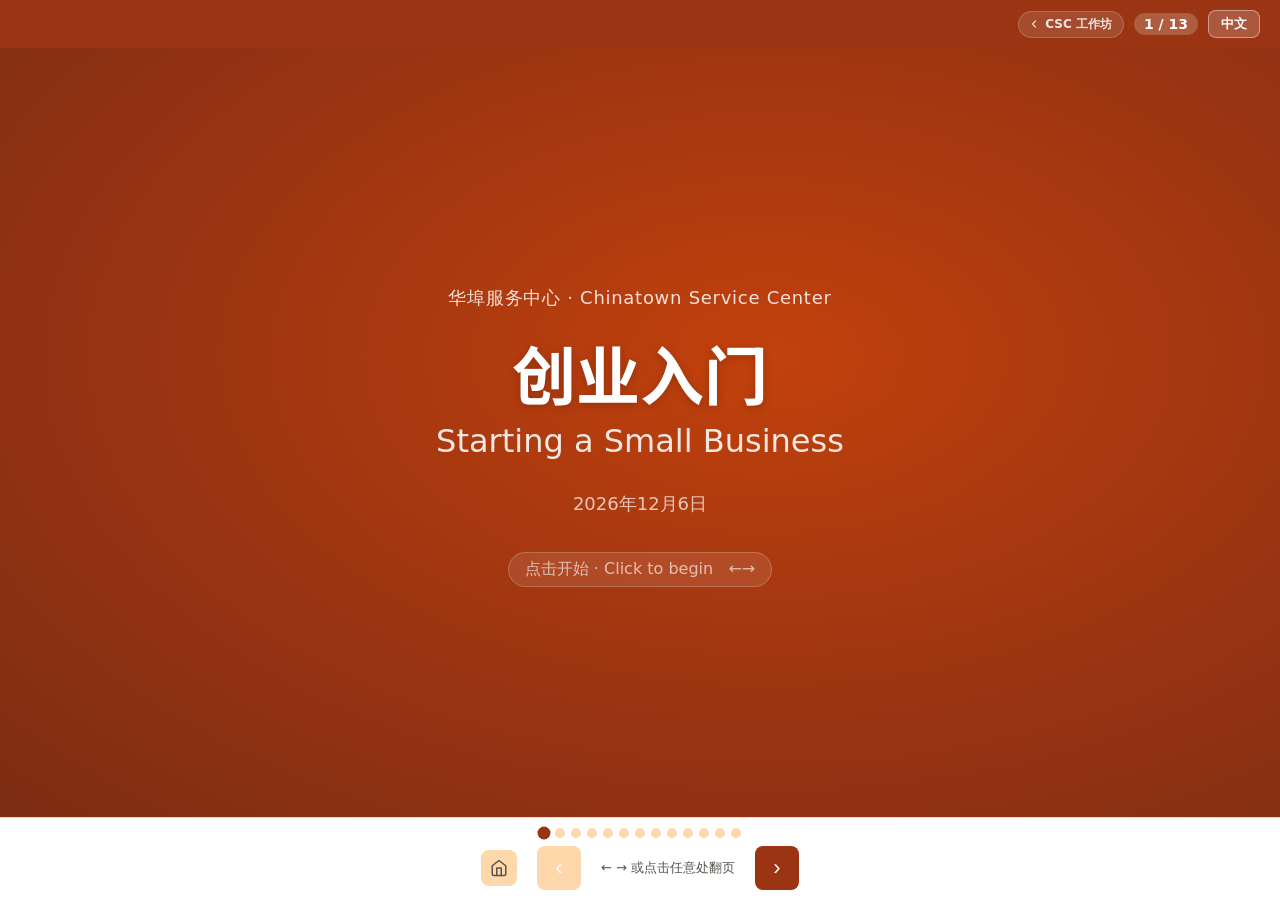
==== commit 072e63e9: "Add hub back-chip link to csc-workshops.pages.dev Adds a small pill chip in the header that returns " ====
--- a/index.html
+++ b/index.html
@@ -19,7 +19,7 @@
   <meta name="twitter:description" content="Bilingual workshop on starting a small business in LA — registration, taxes, customers, and free help.">
   <meta name="twitter:image" content="https://small-business-workshop.pages.dev/og-image.jpg">
   <link rel="icon" href="data:image/svg+xml,<svg xmlns='http://www.w3.org/2000/svg' viewBox='0 0 100 100'><text y='.9em' font-size='90'>🏪</text></svg>">
-  <link rel="apple-touch-icon" href="/og-image.jpg">
+  <link rel="apple-touch-icon" href="/apple-touch-icon.png">
   <link rel="preconnect" href="https://fonts.googleapis.com">
   <link rel="preconnect" href="https://fonts.gstatic.com" crossorigin>
   <link rel="stylesheet" href="https://fonts.googleapis.com/css2?family=Noto+Sans+SC:wght@400;500;700&display=swap">
@@ -33,6 +33,11 @@
 <header class="slide-header">
   <span class="section-label" id="sectionLabel"></span>
   <div class="header-right">
+      <a href="https://csc-workshops.pages.dev" class="hub-back-chip" aria-label="Back to CSC workshops hub · 返回 CSC 工作坊总站">
+        <svg width="12" height="12" viewBox="0 0 24 24" fill="none" stroke="currentColor" stroke-width="2.5" stroke-linecap="round" stroke-linejoin="round" aria-hidden="true"><polyline points="15 18 9 12 15 6"></polyline></svg>
+        <span class="zh">CSC 工作坊</span>
+        <span class="en">CSC Workshops</span>
+      </a>
     <span class="slide-counter" id="slideCounter" aria-live="polite" aria-atomic="true">1 / 13</span>
     <button class="lang-toggle" id="langToggle" data-action="toggle-lang" aria-label="切换语言 · Toggle language">中文</button>
   </div>
@@ -281,9 +286,52 @@
         <span class="en">Registering Your Business in California</span>
       </h2>
       <div class="en-subtitle">
-        <span class="zh">三步：起名 → 拿税号 → 开税务账户</span>
-        <span class="en">Three steps: pick a name → get tax ID → open tax accounts</span>
-      </div>
+        <span class="zh">从「想做」到「合法营业」的五步路线</span>
+        <span class="en">From idea to legally allowed to sell — the full 5-step path</span>
+      </div>
+      <figure class="viz viz-flow" role="img" aria-label="Five-step LA business registration flow">
+        <svg viewBox="0 0 720 110" width="100%" height="110" preserveAspectRatio="xMidYMid meet" aria-hidden="true">
+          <!-- step 1 -->
+          <circle cx="50" cy="55" r="28" fill="#9a3412"/>
+          <text x="50" y="62" text-anchor="middle" fill="#fff" font-size="20" font-weight="800">1</text>
+          <line x1="82" y1="55" x2="138" y2="55" stroke="#9a3412" stroke-width="2.5"/>
+          <polyline points="130,49 140,55 130,61" fill="none" stroke="#9a3412" stroke-width="2.5" stroke-linecap="round" stroke-linejoin="round"/>
+          <!-- step 2 -->
+          <circle cx="170" cy="55" r="28" fill="#9a3412"/>
+          <text x="170" y="62" text-anchor="middle" fill="#fff" font-size="20" font-weight="800">2</text>
+          <line x1="202" y1="55" x2="258" y2="55" stroke="#9a3412" stroke-width="2.5"/>
+          <polyline points="250,49 260,55 250,61" fill="none" stroke="#9a3412" stroke-width="2.5" stroke-linecap="round" stroke-linejoin="round"/>
+          <!-- step 3 -->
+          <circle cx="290" cy="55" r="28" fill="#9a3412"/>
+          <text x="290" y="62" text-anchor="middle" fill="#fff" font-size="20" font-weight="800">3</text>
+          <line x1="322" y1="55" x2="378" y2="55" stroke="#9a3412" stroke-width="2.5"/>
+          <polyline points="370,49 380,55 370,61" fill="none" stroke="#9a3412" stroke-width="2.5" stroke-linecap="round" stroke-linejoin="round"/>
+          <!-- step 4 -->
+          <circle cx="410" cy="55" r="28" fill="#9a3412"/>
+          <text x="410" y="62" text-anchor="middle" fill="#fff" font-size="20" font-weight="800">4</text>
+          <line x1="442" y1="55" x2="498" y2="55" stroke="#9a3412" stroke-width="2.5"/>
+          <polyline points="490,49 500,55 490,61" fill="none" stroke="#9a3412" stroke-width="2.5" stroke-linecap="round" stroke-linejoin="round"/>
+          <!-- step 5 -->
+          <circle cx="530" cy="55" r="28" fill="#0e7490"/>
+          <text x="530" y="62" text-anchor="middle" fill="#fff" font-size="20" font-weight="800">5</text>
+          <text x="530" y="22" text-anchor="middle" fill="#0e7490" font-size="13" font-weight="700">✓</text>
+          <!-- end pill -->
+          <line x1="562" y1="55" x2="610" y2="55" stroke="#0e7490" stroke-width="2.5"/>
+          <rect x="610" y="38" width="100" height="34" rx="17" fill="#cffafe" stroke="#0e7490" stroke-width="2"/>
+          <text x="660" y="59" text-anchor="middle" fill="#155e75" font-size="13" font-weight="800">合法营业</text>
+        </svg>
+        <div class="flow-labels">
+          <div><span class="zh">DBA<br>起店名</span><span class="en">DBA<br>Name</span></div>
+          <div><span class="zh">EIN<br>联邦税号</span><span class="en">EIN<br>Tax ID</span></div>
+          <div><span class="zh">销售税号<br>(卖商品)</span><span class="en">Seller's<br>Permit</span></div>
+          <div><span class="zh">BTRC<br>市营业税</span><span class="en">BTRC<br>City Tax</span></div>
+          <div><span class="zh">公司账户<br>分开钱</span><span class="en">Bank<br>Account</span></div>
+        </div>
+        <figcaption class="viz-caption">
+          <span class="zh">五步走完，您就可以合法开张 — 这一页讲前 3 步</span>
+          <span class="en">Five steps and you're legally open — this slide covers the first three</span>
+        </figcaption>
+      </figure>
       <div class="phone-steps phone-steps-3">
         <div class="phone-step">
           <div class="phone-step-num">1</div>
@@ -390,8 +438,8 @@
     <div class="slide-inner">
       <div class="topic-badge"><svg aria-hidden="true" xmlns="http://www.w3.org/2000/svg" width="16" height="16" viewBox="0 0 24 24" fill="none" stroke="currentColor" stroke-width="2" stroke-linecap="round" stroke-linejoin="round"><rect width="20" height="14" x="2" y="5" rx="2"/><line x1="2" x2="22" y1="10" y2="10"/></svg> <span class="zh">第二步 · 记账</span><span class="en">Step 2 · Bookkeeping</span></div>
       <h2 class="zh-headline">
-        <span class="zh">最重要的一步 — 分开账户</span>
-        <span class="en">The Most Important Step — Separate Accounts</span>
+        <span class="zh">记账第一招 — 分开账户</span>
+        <span class="en">Bookkeeping Rule #1 — Separate Accounts</span>
       </h2>
       <div class="en-subtitle">
         <span class="zh">公司的钱和家里的钱必须分开 — 这是 #1 创业失败原因</span>
@@ -544,7 +592,7 @@
 
       <!-- Q2 (hidden until Q1 revealed) -->
       <div class="q2-block" id="q2-block">
-        <div class="quiz-question" style="margin-top:16px;">
+        <div class="quiz-question quiz-question--spaced">
           <div class="quiz-q-zh"><span class="zh">② 没有 SSN（只有 ITIN）的人也可以开公司、注册 EIN、申请商业贷款。</span><span class="en">② People with no SSN (only ITIN) can still start a business, get an EIN, and apply for business loans.</span></div>
         </div>
         <div class="vote-prompt"><span class="zh">🙋 举手 — 对 TRUE / 错 FALSE</span><span class="en">🙋 Raise your hand — TRUE / FALSE</span></div>
@@ -704,7 +752,7 @@
           <div class="qr-zh"><span class="zh">📱 扫描二维码</span><span class="en">📱 Scan the QR code</span></div>
           <div class="qr-en"><span class="zh">完整创业清单 + 本地资源</span><span class="en">Full startup checklist + local resources</span></div>
           <div class="qr-url"><a href="https://small-business-workshop.pages.dev/resources" target="_blank" rel="noopener">small-business-workshop.pages.dev/resources</a></div>
-          <div style="font-size:13px;color:var(--text-sub);margin-top:4px;"><span class="zh">DBA 流程 · 报税清单 · 贷款选项 · 本地资源</span><span class="en">DBA steps · Tax checklist · Loan options · Local agencies</span></div>
+          <div class="qr-sub-note"><span class="zh">DBA 流程 · 报税清单 · 贷款选项 · 本地资源</span><span class="en">DBA steps · Tax checklist · Loan options · Local agencies</span></div>
         </div>
       </div>
       <div class="closing-msg">
--- a/styles.css
+++ b/styles.css
@@ -547,6 +547,39 @@
   font-size: 17px;
   color: var(--primary-dark);
   font-weight: 600;
+}
+
+/* ─── Flow-chart labels under SVG (Slide 6) ──────────────── */
+.viz-flow {
+  width: 100%;
+  max-width: 760px;
+}
+.viz-flow svg { display: block; margin: 0 auto; }
+.flow-labels {
+  display: grid;
+  grid-template-columns: repeat(5, 1fr);
+  gap: 4px;
+  width: 84%;
+  max-width: 600px;
+  margin: 2px auto 8px;
+  text-align: center;
+  font-size: 13px;
+  font-weight: 700;
+  color: var(--primary-dark);
+  line-height: 1.25;
+}
+.flow-labels > div {
+  font-family: "PingFang SC", "Noto Sans SC", "Microsoft YaHei", sans-serif;
+}
+
+/* Quiz Q2 spacer (replaces inline style) */
+.quiz-question--spaced { margin-top: 16px; }
+
+/* QR sub-note (replaces inline style) */
+.qr-sub-note {
+  font-size: 13px;
+  color: var(--text-sub);
+  margin-top: 4px;
 }
 
 /* ─── Quiz (Slide 10) ────────────────────────────────────── */
@@ -1038,3 +1071,32 @@
     animation-duration: 0.01ms !important;
   }
 }
+
+
+/* ── Hub back-chip (link to csc-workshops.pages.dev parent hub) ── */
+.hub-back-chip {
+  display: inline-flex;
+  align-items: center;
+  gap: 5px;
+  padding: 4px 11px 4px 9px;
+  font-family: inherit;
+  font-size: 12px;
+  font-weight: 600;
+  color: rgba(255, 255, 255, 0.85);
+  background: rgba(255, 255, 255, 0.12);
+  border: 1px solid rgba(255, 255, 255, 0.18);
+  border-radius: 999px;
+  text-decoration: none;
+  white-space: nowrap;
+  transition: background-color 150ms ease, color 150ms ease, transform 150ms ease;
+}
+.hub-back-chip:hover {
+  background: rgba(255, 255, 255, 0.22);
+  color: white;
+  transform: translateX(-2px);
+}
+.hub-back-chip:focus-visible {
+  outline: 2px solid white;
+  outline-offset: 2px;
+}
+.hub-back-chip svg { flex-shrink: 0; opacity: 0.9; }
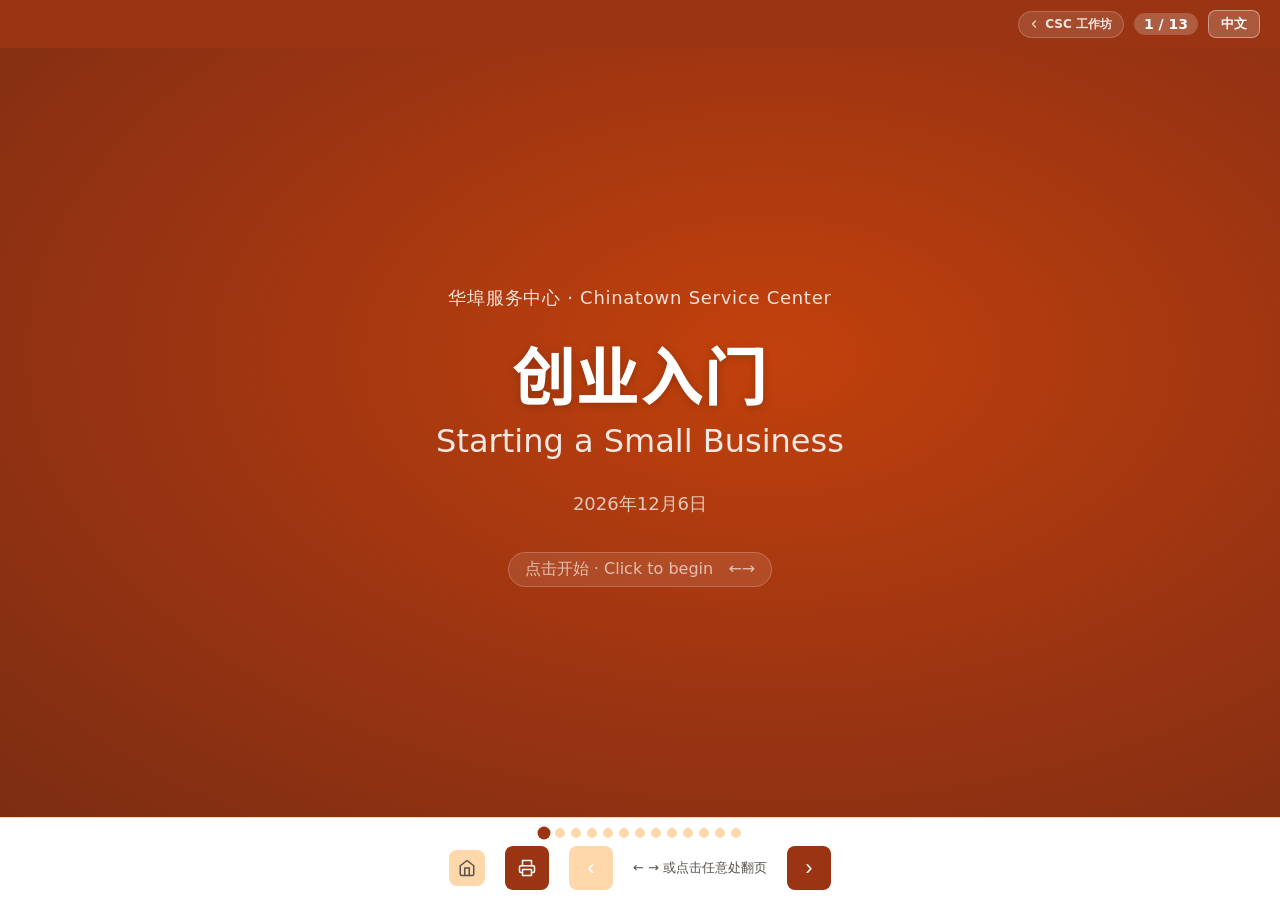
==== commit 232dc5bd: "Add printable slide handout (print button + @media print) Footer print button calls window.print(). " ====
--- a/index.html
+++ b/index.html
@@ -773,6 +773,7 @@
   <div class="progress-dots" id="progressDots"></div>
   <div class="footer-nav">
     <button class="nav-btn nav-btn--home" id="homeBtn" data-action="home" aria-label="回到第一页 · Go to first slide"><svg xmlns="http://www.w3.org/2000/svg" width="18" height="18" viewBox="0 0 24 24" fill="none" stroke="currentColor" stroke-width="2" stroke-linecap="round" stroke-linejoin="round" aria-hidden="true"><path d="m3 9 9-7 9 7v11a2 2 0 0 1-2 2H5a2 2 0 0 1-2-2z"/><polyline points="9 22 9 12 15 12 15 22"/></svg></button>
+    <button class="nav-btn" id="printBtn" data-action="print" aria-label="打印幻灯片 · Print slides" title="打印 · Print"><svg width="18" height="18" viewBox="0 0 24 24" fill="none" stroke="currentColor" stroke-width="2" stroke-linecap="round" stroke-linejoin="round" aria-hidden="true"><polyline points="6 9 6 2 18 2 18 9"/><path d="M6 18H4a2 2 0 0 1-2-2v-5a2 2 0 0 1 2-2h16a2 2 0 0 1 2 2v5a2 2 0 0 1-2 2h-2"/><rect x="6" y="14" width="12" height="8"/></svg></button>
     <button class="nav-btn" id="prevBtn" data-action="prev-slide" aria-label="上一页 · Previous slide">&#8249;</button>
     <div class="key-hint"><span class="zh">← → 或点击任意处翻页</span><span class="en">← → or click anywhere to advance</span></div>
     <button class="nav-btn" id="nextBtn" data-action="next-slide" aria-label="下一页 · Next slide">&#8250;</button>
--- a/styles.css
+++ b/styles.css
@@ -1100,3 +1100,31 @@
   outline-offset: 2px;
 }
 .hub-back-chip svg { flex-shrink: 0; opacity: 0.9; }
+
+/* ===== PRINT: slide handout (one slide per page) ===== */
+@page { size: landscape; margin: 12mm; }
+
+@media print {
+  html, body { height: auto !important; overflow: visible !important;
+               background: #fff !important; color: #000 !important; }
+  .slides-area, #slidesArea { position: static !important; overflow: visible !important; }
+  .slide {
+    display: block !important; position: static !important; inset: auto !important;
+    height: auto !important; min-height: auto !important; overflow: visible !important;
+    page-break-after: always; break-after: page; cursor: default;
+    zoom: 0.7;
+  }
+  .slide:last-child { page-break-after: auto; break-after: auto; }
+  .slide, .slide * { animation: none !important; }
+  /* hide interactive chrome (nav, toggles, reveal + print buttons, hub link) */
+  .slide-header, .slide-footer, .lang-toggle, .skip-to-main, .key-hint,
+  .nav-btn, .progress-track, .progress-label, .progress-dots, .progress-fill,
+  .hub-back-chip, .start-hint, [data-action], nav { display: none !important; }
+  /* keep small blocks intact across page breaks */
+  .answer-block, .activity-answer, .activity-answer-box, .note-block,
+  [class*="card"], [class*="-box"], [class*="callout"] { break-inside: avoid; page-break-inside: avoid; }
+  /* force-reveal gated answers so the handout is complete */
+  .answer-block, .answer, .activity-answer, .activity-answer-box,
+  .blank-answer, .paycheck-hidden, .option-match,
+  .q1-answer, .q2-answer, .q3-answer, .q2-block, .q3-block { display: block !important; }
+}
